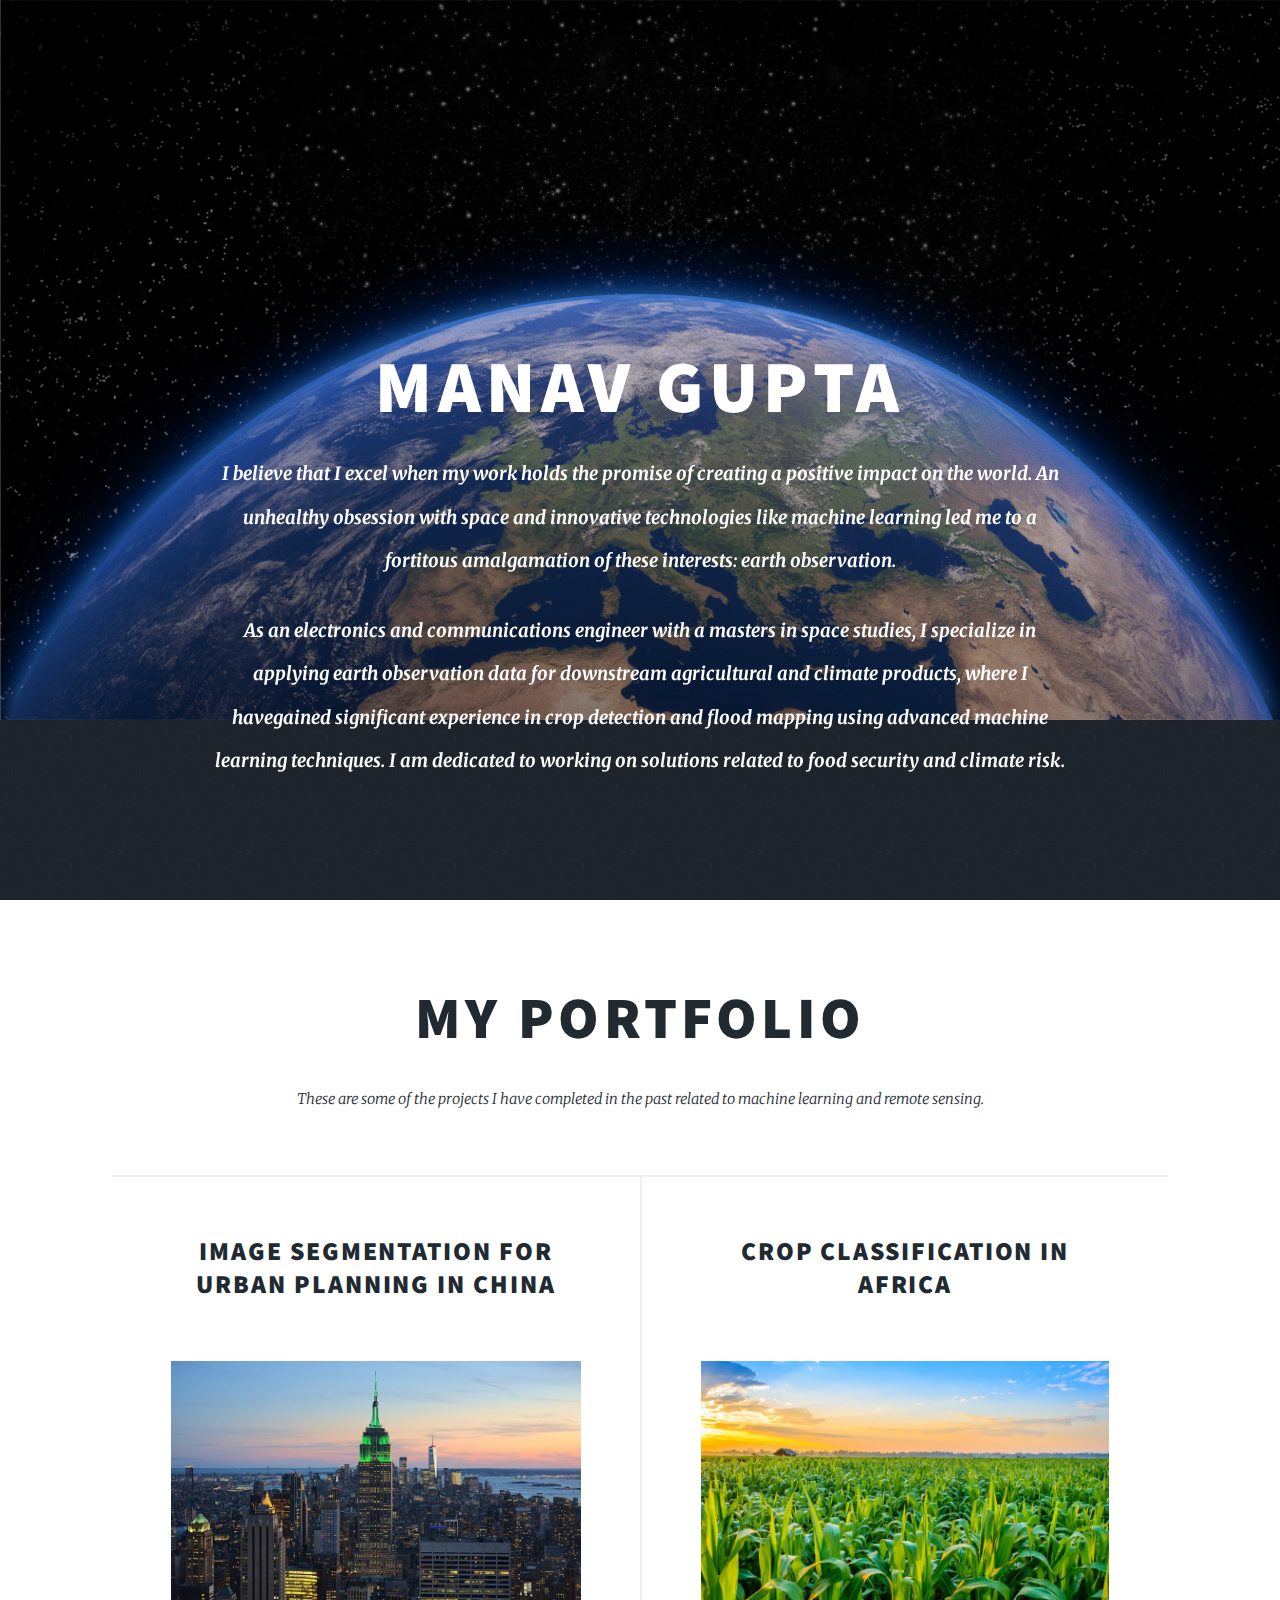
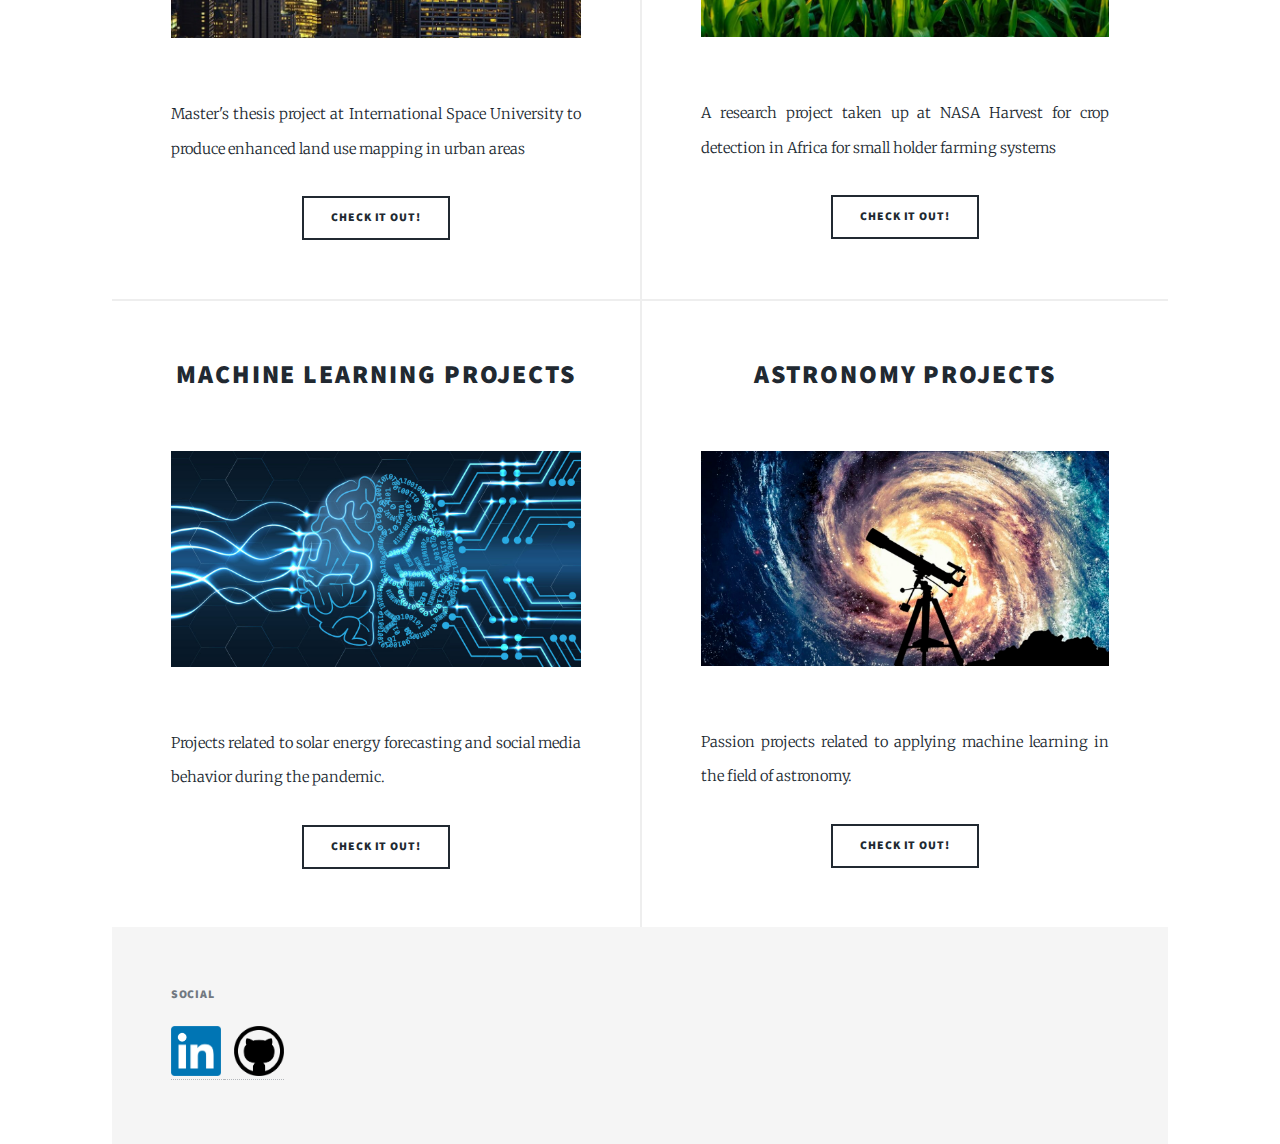
==== index.html @ 46067551 "initial commit" ====
<!DOCTYPE HTML>
<!--
	Massively by HTML5 UP
	html5up.net | @ajlkn
	Free for personal and commercial use under the CCA 3.0 license (html5up.net/license)
-->
<html>
	<head>
		<title>My portfolio</title>
		<meta charset="utf-8" />
		<meta name="viewport" content="width=device-width, initial-scale=1, user-scalable=no" />
		<link rel="stylesheet" href="assets/css/main.css" />
		<noscript><link rel="stylesheet" href="assets/css/noscript.css" /></noscript>
		<style>
			.icons.alt li a {
    text-decoration: none !important;
}

		</style>
	</head>
	<body class="is-preload">
		


		<!-- Wrapper -->
			<div id="wrapper" class="fade-in">
				

				<!-- Intro -->
					<div id="intro">
						<h1>Manav Gupta</h1>
						<p>I believe that I excel when my work holds the promise of creating a positive impact on the world. An unhealthy obsession with space and innovative technologies like machine learning led me to a fortitous amalgamation of these interests: earth observation.</a></p>
						<p>As an electronics and communications engineer with a masters in space studies, I specialize in applying earth observation data for downstream agricultural and climate products, where I havegained significant experience in crop detection and flood mapping using advanced machine learning techniques. I am dedicated to working on solutions related to food security and climate risk.</p>
					</div>

				<!-- Header -->
					<header id="header">
						<a href="index.html" class="logo">About</a>
					</header>

				

				<!-- Main -->
					<div id="main">

						<!-- Featured Post -->
							<article class="post featured">
								<header class="major">
									<h2>My portfolio</a></h2>
									<p>These are some of the projects I have completed in the past related to machine learning and remote sensing.</p>
								</header>
							</article>

						<!-- Posts -->
							<section class="posts">
								<article>
									<header>

										<h2>Image segmentation for urban planning in China</a></h2>

									</header>
									<a class="image main"><img src="images/city.jpg" alt="" /></a>
									<p>Master's thesis project at International Space University to produce enhanced land use mapping in urban areas</p>
									<ul class="actions special">
										<li><a href="Project 1.html" class="button">Check it out!</a></li>
									</ul>
								</article>										
								<article>
									<header>
										<h2><a href="project 2.html">Crop Classification in Africa</a></h2>
									</header>
									<a class="image main"><img src="images/crops.jpg" alt="" /></a>
									<p>A research project taken up at NASA Harvest for crop detection in Africa for small holder farming systems</p>
									<ul class="actions special">
										<li><a href="project 2.html" class="button">Check it out!</a></li>
									</ul>
								</article>
								<article>
									<header>
										<h2><a href="project 3.html">Machine Learning projects</a></h2>
									</header>
									<a href="project 3.html" class="image main"><img src="images/ai.jpg" alt="" /></a>
									<p>Projects related to solar energy forecasting and social media behavior during the pandemic. </p>
									<ul class="actions special">
										<li><a href="project 3.html" class="button">Check it out!</a></li>
									</ul>
								</article>
								<article>
									<header>
										<h2><a href="project 4.html">Astronomy projects                                                      


										</a></h2>
									</header>
									<a href="project 4.html" class="image main"><img src="images/astronomy.jpg" alt="" /></a>
									<p>Passion projects related to applying machine learning in the field of astronomy.</p>
									<ul class="actions special">
										<li><a href="project 4.html" class="button">Check it out!</a></li>
									</ul>
								</article>
								
							</section>

			

					</div>

				<!-- Footer -->
					<footer id="footer">

						<section>
								<h3>Social</h3>
								<p><a href="https://www.linkedin.com/in/manav-gupta-isu/" target="_blank">
									<img src="images/LinkedIn.png" width="50" height="50" alt="LinkedIn">
								  </a>
								  <a href="https://github.com/Manav-Gupta" target="_blank">
									<img src="images/GitHub.png" width="50" height="50" style="margin-left:10px ;" alt="GitHub">
								  </a>
								  </p>
							</section>
						
						
						
						</section>
					</footer>

				

			</div>

		<!-- Scripts -->
			<script src="assets/js/jquery.min.js"></script>
			<script src="assets/js/jquery.scrollex.min.js"></script>
			<script src="assets/js/jquery.scrolly.min.js"></script>
			<script src="assets/js/browser.min.js"></script>
			<script src="assets/js/breakpoints.min.js"></script>
			<script src="assets/js/util.js"></script>
			<script src="assets/js/main.js"></script>

	</body>
</html>
---- assets/css/main.css ----
@import url(fontawesome-all.min.css);
@import url("https://fonts.googleapis.com/css?family=Merriweather:300,700,300italic,700italic|Source+Sans+Pro:900");

/*
	Massively by HTML5 UP
	html5up.net | @ajlkn
	Free for personal and commercial use under the CCA 3.0 license (html5up.net/license)
*/

html, body, div, span, applet, object,
iframe, h1, h2, h3, h4, h5, h6, p, blockquote,
pre, a, abbr, acronym, address, big, cite,
code, del, dfn, em, img, ins, kbd, q, s, samp,
small, strike, strong, sub, sup, tt, var, b,
u, i, center, dl, dt, dd, ol, ul, li, fieldset,
form, label, legend, table, caption, tbody,
tfoot, thead, tr, th, td, article, aside,
canvas, details, embed, figure, figcaption,
footer, header, hgroup, menu, nav, output, ruby,
section, summary, time, mark, audio, video {
	margin: 0;
	padding: 0;
	border: 0;
	font-size: 100%;
	font: inherit;
	vertical-align: baseline;}

article, aside, details, figcaption, figure,
footer, header, hgroup, menu, nav, section {
	display: block;}

body {
	line-height: 1;
}

ol, ul {
	list-style: none;
}

blockquote, q {
	quotes: none;
}

	blockquote:before, blockquote:after, q:before, q:after {
		content: '';
		content: none;
	}

table {
	border-collapse: collapse;
	border-spacing: 0;
}

body {
	-webkit-text-size-adjust: none;
}

mark {
	background-color: transparent;
	color: inherit;
}

input::-moz-focus-inner {
	border: 0;
	padding: 0;
}

input, select, textarea {
	-moz-appearance: none;
	-webkit-appearance: none;
	-ms-appearance: none;
	appearance: none;
}

/* Basic */

	@-ms-viewport {
		width: device-width;
	}

	body {
		-ms-overflow-style: scrollbar;
	}

	@media screen and (max-width: 480px) {

		html, body {
			min-width: 320px;
		}

	}

	html {
		box-sizing: border-box;
	}

	*, *:before, *:after {
		box-sizing: inherit;
	}

	body {
		color: #212931;
		background-image: url(portfolio/assets/images/earth.jpg);
	}
	

		body.is-preload *, body.is-preload *:before, body.is-preload *:after {
			-moz-animation: none !important;
			-webkit-animation: none !important;
			-ms-animation: none !important;
			animation: none !important;
			-moz-transition: none !important;
			-webkit-transition: none !important;
			-ms-transition: none !important;
			transition: none !important;
		}

/* Type */

	html {
		font-size: 16pt;
	}

		@media screen and (max-width: 1680px) {

			html {
				font-size: 12pt;
			}

		}

		@media screen and (max-width: 1280px) {

			html {
				font-size: 11pt;
			}

		}

		@media screen and (max-width: 360px) {

			html {
				font-size: 10pt;
			}

		}

	

	body, input, select, textarea {
		font-family: "Merriweather", Georgia, serif;
		font-weight: 300;
		font-size: 1rem;
		line-height: 2.375;
	}

	a {
		-moz-transition: color 0.2s ease-in-out, background-color 0.2s ease-in-out, border-color 0.2s ease-in-out, box-shadow 0.2s ease-in-out;
		-webkit-transition: color 0.2s ease-in-out, background-color 0.2s ease-in-out, border-color 0.2s ease-in-out, box-shadow 0.2s ease-in-out;
		-ms-transition: color 0.2s ease-in-out, background-color 0.2s ease-in-out, border-color 0.2s ease-in-out, box-shadow 0.2s ease-in-out;
		transition: color 0.2s ease-in-out, background-color 0.2s ease-in-out, border-color 0.2s ease-in-out, box-shadow 0.2s ease-in-out;
		border-bottom: dotted 1px;
		text-decoration: none;
	}

		a:hover {
			border-bottom-color: transparent;
		}

	strong, b {
		font-weight: 600;
	}

	em, i {
		font-style: italic;
	}

	p {
		text-align: justify;
		margin: 0 0 2rem 0;
	}

	h1, h2, h3, h4, h5, h6 {
		font-family: "Source Sans Pro", Helvetica, sans-serif;
		font-weight: 900;
		line-height: 1.5;
		letter-spacing: 0.075em;
		text-transform: uppercase;
		margin: 0 0 1rem 0;
	}

		h1 a, h2 a, h3 a, h4 a, h5 a, h6 a {
			border-bottom: 0;
			color: inherit;
			text-decoration: none;
		}

	h1 {
		font-size: 4rem;
		line-height: 1.1;
		margin: 0 0 2rem 0;
	}

	h2 {
		font-size: 1.75rem;
		line-height: 1.3;
		margin: 0 0 1.5rem 0;
	}

	h3 {
		font-size: 1.25rem;
		margin: 0 0 1.5rem 0;
	}

	h4 {
		font-size: 1rem;
	}

	h5 {
		font-size: 0.9rem;
	}

	h6 {
		font-size: 0.8rem;
	}

	sub {
		font-size: 0.8rem;
		position: relative;
		top: 0.5rem;
	}

	sup {
		font-size: 0.8rem;
		position: relative;
		top: -0.5rem;
	}

	blockquote {
		border-left: solid 4px;
		font-style: italic;
		margin: 0 0 2rem 0;
		padding: 0.5rem 0 0.5rem 2rem;
	}

	code {
		border: solid 2px;
		font-family: "Courier New", monospace;
		font-size: 0.9rem;
		margin: 0 0.25rem;
		padding: 0.25rem 0.65rem;
	}

	pre {
		-webkit-overflow-scrolling: touch;
		font-family: "Courier New", monospace;
		font-size: 0.9rem;
		margin: 0 0 2rem 0;
	}

		pre code {
			display: block;
			line-height: 1.75;
			padding: 1rem 1.5rem;
			overflow-x: auto;
		}

	hr {
		border: 0;
		border-bottom: solid 2px;
		margin: 3rem 0;
	}

		hr.major {
			margin: 5rem 0;
		}

	.align-left {
		text-align: left;
	}

	.align-center {
		text-align: center;
	}

	.align-right {
		text-align: right;
	}

	input, select, textarea {
		color: #212931;
	}

	a {
		color: #212931;
		border-bottom-color: rgba(33, 41, 49, 0.5);
	}

		a:hover {
			border-bottom-color: transparent;
			color: #18bfef !important;
		}

	strong, b {
		color: #212931;
	}

	h1, h2, h3, h4, h5, h6 {
		color: #212931;
	}

	blockquote {
		border-left-color: #eeeeee;
	}

	code {
		background: rgba(220, 220, 220, 0.25);
		border-color: #eeeeee;
	}

	hr {
		border-bottom-color: #eeeeee;
	}

/* Row */

	.row {
		display: flex;
		flex-wrap: wrap;
		box-sizing: border-box;
		align-items: stretch;
	}

		.row > * {
			box-sizing: border-box;
		}

		.row.gtr-uniform > * > :last-child {
			margin-bottom: 0;
		}

		.row.aln-left {
			justify-content: flex-start;
		}

		.row.aln-center {
			justify-content: center;
		}

		.row.aln-right {
			justify-content: flex-end;
		}

		.row.aln-top {
			align-items: flex-start;
		}

		.row.aln-middle {
			align-items: center;
		}

		.row.aln-bottom {
			align-items: flex-end;
		}

		.row > .imp {
			order: -1;
		}

		.row > .col-1 {
			width: 8.33333%;
		}

		.row > .off-1 {
			margin-left: 8.33333%;
		}

		.row > .col-2 {
			width: 16.66667%;
		}

		.row > .off-2 {
			margin-left: 16.66667%;
		}

		.row > .col-3 {
			width: 25%;
		}

		.row > .off-3 {
			margin-left: 25%;
		}

		.row > .col-4 {
			width: 33.33333%;
		}

		.row > .off-4 {
			margin-left: 33.33333%;
		}

		.row > .col-5 {
			width: 41.66667%;
		}

		.row > .off-5 {
			margin-left: 41.66667%;
		}

		.row > .col-6 {
			width: 50%;
		}

		.row > .off-6 {
			margin-left: 50%;
		}

		.row > .col-7 {
			width: 58.33333%;
		}

		.row > .off-7 {
			margin-left: 58.33333%;
		}

		.row > .col-8 {
			width: 66.66667%;
		}

		.row > .off-8 {
			margin-left: 66.66667%;
		}

		.row > .col-9 {
			width: 75%;
		}

		.row > .off-9 {
			margin-left: 75%;
		}

		.row > .col-10 {
			width: 83.33333%;
		}

		.row > .off-10 {
			margin-left: 83.33333%;
		}

		.row > .col-11 {
			width: 91.66667%;
		}

		.row > .off-11 {
			margin-left: 91.66667%;
		}

		.row > .col-12 {
			width: 100%;
		}

		.row > .off-12 {
			margin-left: 100%;
		}

		.row.gtr-0 {
			margin-top: 0;
			margin-left: 0rem;
		}

			.row.gtr-0 > * {
				padding: 0 0 0 0rem;
			}

			.row.gtr-0.gtr-uniform {
				margin-top: 0rem;
			}

				.row.gtr-0.gtr-uniform > * {
					padding-top: 0rem;
				}

		.row.gtr-25 {
			margin-top: 0;
			margin-left: -0.375rem;
		}

			.row.gtr-25 > * {
				padding: 0 0 0 0.375rem;
			}

			.row.gtr-25.gtr-uniform {
				margin-top: -0.375rem;
			}

				.row.gtr-25.gtr-uniform > * {
					padding-top: 0.375rem;
				}

		.row.gtr-50 {
			margin-top: 0;
			margin-left: -0.75rem;
		}

			.row.gtr-50 > * {
				padding: 0 0 0 0.75rem;
			}

			.row.gtr-50.gtr-uniform {
				margin-top: -0.75rem;
			}

				.row.gtr-50.gtr-uniform > * {
					padding-top: 0.75rem;
				}

		.row {
			margin-top: 0;
			margin-left: -1.5rem;
		}

			.row > * {
				padding: 0 0 0 1.5rem;
			}

			.row.gtr-uniform {
				margin-top: -1.5rem;
			}

				.row.gtr-uniform > * {
					padding-top: 1.5rem;
				}

		.row.gtr-150 {
			margin-top: 0;
			margin-left: -2.25rem;
		}

			.row.gtr-150 > * {
				padding: 0 0 0 2.25rem;
			}

			.row.gtr-150.gtr-uniform {
				margin-top: -2.25rem;
			}

				.row.gtr-150.gtr-uniform > * {
					padding-top: 2.25rem;
				}

		.row.gtr-200 {
			margin-top: 0;
			margin-left: -3rem;
		}

			.row.gtr-200 > * {
				padding: 0 0 0 3rem;
			}

			.row.gtr-200.gtr-uniform {
				margin-top: -3rem;
			}

				.row.gtr-200.gtr-uniform > * {
					padding-top: 3rem;
				}

		@media screen and (max-width: 1680px) {

			.row {
				display: flex;
				flex-wrap: wrap;
				box-sizing: border-box;
				align-items: stretch;
			}

				.row > * {
					box-sizing: border-box;
				}

				.row.gtr-uniform > * > :last-child {
					margin-bottom: 0;
				}

				.row.aln-left {
					justify-content: flex-start;
				}

				.row.aln-center {
					justify-content: center;
				}

				.row.aln-right {
					justify-content: flex-end;
				}

				.row.aln-top {
					align-items: flex-start;
				}

				.row.aln-middle {
					align-items: center;
				}

				.row.aln-bottom {
					align-items: flex-end;
				}

				.row > .imp-xlarge {
					order: -1;
				}

				.row > .col-1-xlarge {
					width: 8.33333%;
				}

				.row > .off-1-xlarge {
					margin-left: 8.33333%;
				}

				.row > .col-2-xlarge {
					width: 16.66667%;
				}

				.row > .off-2-xlarge {
					margin-left: 16.66667%;
				}

				.row > .col-3-xlarge {
					width: 25%;
				}

				.row > .off-3-xlarge {
					margin-left: 25%;
				}

				.row > .col-4-xlarge {
					width: 33.33333%;
				}

				.row > .off-4-xlarge {
					margin-left: 33.33333%;
				}

				.row > .col-5-xlarge {
					width: 41.66667%;
				}

				.row > .off-5-xlarge {
					margin-left: 41.66667%;
				}

				.row > .col-6-xlarge {
					width: 50%;
				}

				.row > .off-6-xlarge {
					margin-left: 50%;
				}

				.row > .col-7-xlarge {
					width: 58.33333%;
				}

				.row > .off-7-xlarge {
					margin-left: 58.33333%;
				}

				.row > .col-8-xlarge {
					width: 66.66667%;
				}

				.row > .off-8-xlarge {
					margin-left: 66.66667%;
				}

				.row > .col-9-xlarge {
					width: 75%;
				}

				.row > .off-9-xlarge {
					margin-left: 75%;
				}

				.row > .col-10-xlarge {
					width: 83.33333%;
				}

				.row > .off-10-xlarge {
					margin-left: 83.33333%;
				}

				.row > .col-11-xlarge {
					width: 91.66667%;
				}

				.row > .off-11-xlarge {
					margin-left: 91.66667%;
				}

				.row > .col-12-xlarge {
					width: 100%;
				}

				.row > .off-12-xlarge {
					margin-left: 100%;
				}

				.row.gtr-0 {
					margin-top: 0;
					margin-left: 0rem;
				}

					.row.gtr-0 > * {
						padding: 0 0 0 0rem;
					}

					.row.gtr-0.gtr-uniform {
						margin-top: 0rem;
					}

						.row.gtr-0.gtr-uniform > * {
							padding-top: 0rem;
						}

				.row.gtr-25 {
					margin-top: 0;
					margin-left: -0.375rem;
				}

					.row.gtr-25 > * {
						padding: 0 0 0 0.375rem;
					}

					.row.gtr-25.gtr-uniform {
						margin-top: -0.375rem;
					}

						.row.gtr-25.gtr-uniform > * {
							padding-top: 0.375rem;
						}

				.row.gtr-50 {
					margin-top: 0;
					margin-left: -0.75rem;
				}

					.row.gtr-50 > * {
						padding: 0 0 0 0.75rem;
					}

					.row.gtr-50.gtr-uniform {
						margin-top: -0.75rem;
					}

						.row.gtr-50.gtr-uniform > * {
							padding-top: 0.75rem;
						}

				.row {
					margin-top: 0;
					margin-left: -1.5rem;
				}

					.row > * {
						padding: 0 0 0 1.5rem;
					}

					.row.gtr-uniform {
						margin-top: -1.5rem;
					}

						.row.gtr-uniform > * {
							padding-top: 1.5rem;
						}

				.row.gtr-150 {
					margin-top: 0;
					margin-left: -2.25rem;
				}

					.row.gtr-150 > * {
						padding: 0 0 0 2.25rem;
					}

					.row.gtr-150.gtr-uniform {
						margin-top: -2.25rem;
					}

						.row.gtr-150.gtr-uniform > * {
							padding-top: 2.25rem;
						}

				.row.gtr-200 {
					margin-top: 0;
					margin-left: -3rem;
				}

					.row.gtr-200 > * {
						padding: 0 0 0 3rem;
					}

					.row.gtr-200.gtr-uniform {
						margin-top: -3rem;
					}

						.row.gtr-200.gtr-uniform > * {
							padding-top: 3rem;
						}

		}

		@media screen and (max-width: 1280px) {

			.row {
				display: flex;
				flex-wrap: wrap;
				box-sizing: border-box;
				align-items: stretch;
			}

				.row > * {
					box-sizing: border-box;
				}

				.row.gtr-uniform > * > :last-child {
					margin-bottom: 0;
				}

				.row.aln-left {
					justify-content: flex-start;
				}

				.row.aln-center {
					justify-content: center;
				}

				.row.aln-right {
					justify-content: flex-end;
				}

				.row.aln-top {
					align-items: flex-start;
				}

				.row.aln-middle {
					align-items: center;
				}

				.row.aln-bottom {
					align-items: flex-end;
				}

				.row > .imp-large {
					order: -1;
				}

				.row > .col-1-large {
					width: 8.33333%;
				}

				.row > .off-1-large {
					margin-left: 8.33333%;
				}

				.row > .col-2-large {
					width: 16.66667%;
				}

				.row > .off-2-large {
					margin-left: 16.66667%;
				}

				.row > .col-3-large {
					width: 25%;
				}

				.row > .off-3-large {
					margin-left: 25%;
				}

				.row > .col-4-large {
					width: 33.33333%;
				}

				.row > .off-4-large {
					margin-left: 33.33333%;
				}

				.row > .col-5-large {
					width: 41.66667%;
				}

				.row > .off-5-large {
					margin-left: 41.66667%;
				}

				.row > .col-6-large {
					width: 50%;
				}

				.row > .off-6-large {
					margin-left: 50%;
				}

				.row > .col-7-large {
					width: 58.33333%;
				}

				.row > .off-7-large {
					margin-left: 58.33333%;
				}

				.row > .col-8-large {
					width: 66.66667%;
				}

				.row > .off-8-large {
					margin-left: 66.66667%;
				}

				.row > .col-9-large {
					width: 75%;
				}

				.row > .off-9-large {
					margin-left: 75%;
				}

				.row > .col-10-large {
					width: 83.33333%;
				}

				.row > .off-10-large {
					margin-left: 83.33333%;
				}

				.row > .col-11-large {
					width: 91.66667%;
				}

				.row > .off-11-large {
					margin-left: 91.66667%;
				}

				.row > .col-12-large {
					width: 100%;
				}

				.row > .off-12-large {
					margin-left: 100%;
				}

				.row.gtr-0 {
					margin-top: 0;
					margin-left: 0rem;
				}

					.row.gtr-0 > * {
						padding: 0 0 0 0rem;
					}

					.row.gtr-0.gtr-uniform {
						margin-top: 0rem;
					}

						.row.gtr-0.gtr-uniform > * {
							padding-top: 0rem;
						}

				.row.gtr-25 {
					margin-top: 0;
					margin-left: -0.375rem;
				}

					.row.gtr-25 > * {
						padding: 0 0 0 0.375rem;
					}

					.row.gtr-25.gtr-uniform {
						margin-top: -0.375rem;
					}

						.row.gtr-25.gtr-uniform > * {
							padding-top: 0.375rem;
						}

				.row.gtr-50 {
					margin-top: 0;
					margin-left: -0.75rem;
				}

					.row.gtr-50 > * {
						padding: 0 0 0 0.75rem;
					}

					.row.gtr-50.gtr-uniform {
						margin-top: -0.75rem;
					}

						.row.gtr-50.gtr-uniform > * {
							padding-top: 0.75rem;
						}

				.row {
					margin-top: 0;
					margin-left: -1.5rem;
				}

					.row > * {
						padding: 0 0 0 1.5rem;
					}

					.row.gtr-uniform {
						margin-top: -1.5rem;
					}

						.row.gtr-uniform > * {
							padding-top: 1.5rem;
						}

				.row.gtr-150 {
					margin-top: 0;
					margin-left: -2.25rem;
				}

					.row.gtr-150 > * {
						padding: 0 0 0 2.25rem;
					}

					.row.gtr-150.gtr-uniform {
						margin-top: -2.25rem;
					}

						.row.gtr-150.gtr-uniform > * {
							padding-top: 2.25rem;
						}

				.row.gtr-200 {
					margin-top: 0;
					margin-left: -3rem;
				}

					.row.gtr-200 > * {
						padding: 0 0 0 3rem;
					}

					.row.gtr-200.gtr-uniform {
						margin-top: -3rem;
					}

						.row.gtr-200.gtr-uniform > * {
							padding-top: 3rem;
						}

		}

		@media screen and (max-width: 980px) {

			.row {
				display: flex;
				flex-wrap: wrap;
				box-sizing: border-box;
				align-items: stretch;
			}

				.row > * {
					box-sizing: border-box;
				}

				.row.gtr-uniform > * > :last-child {
					margin-bottom: 0;
				}

				.row.aln-left {
					justify-content: flex-start;
				}

				.row.aln-center {
					justify-content: center;
				}

				.row.aln-right {
					justify-content: flex-end;
				}

				.row.aln-top {
					align-items: flex-start;
				}

				.row.aln-middle {
					align-items: center;
				}

				.row.aln-bottom {
					align-items: flex-end;
				}

				.row > .imp-medium {
					order: -1;
				}

				.row > .col-1-medium {
					width: 8.33333%;
				}

				.row > .off-1-medium {
					margin-left: 8.33333%;
				}

				.row > .col-2-medium {
					width: 16.66667%;
				}

				.row > .off-2-medium {
					margin-left: 16.66667%;
				}

				.row > .col-3-medium {
					width: 25%;
				}

				.row > .off-3-medium {
					margin-left: 25%;
				}

				.row > .col-4-medium {
					width: 33.33333%;
				}

				.row > .off-4-medium {
					margin-left: 33.33333%;
				}

				.row > .col-5-medium {
					width: 41.66667%;
				}

				.row > .off-5-medium {
					margin-left: 41.66667%;
				}

				.row > .col-6-medium {
					width: 50%;
				}

				.row > .off-6-medium {
					margin-left: 50%;
				}

				.row > .col-7-medium {
					width: 58.33333%;
				}

				.row > .off-7-medium {
					margin-left: 58.33333%;
				}

				.row > .col-8-medium {
					width: 66.66667%;
				}

				.row > .off-8-medium {
					margin-left: 66.66667%;
				}

				.row > .col-9-medium {
					width: 75%;
				}

				.row > .off-9-medium {
					margin-left: 75%;
				}

				.row > .col-10-medium {
					width: 83.33333%;
				}

				.row > .off-10-medium {
					margin-left: 83.33333%;
				}

				.row > .col-11-medium {
					width: 91.66667%;
				}

				.row > .off-11-medium {
					margin-left: 91.66667%;
				}

				.row > .col-12-medium {
					width: 100%;
				}

				.row > .off-12-medium {
					margin-left: 100%;
				}

				.row.gtr-0 {
					margin-top: 0;
					margin-left: 0rem;
				}

					.row.gtr-0 > * {
						padding: 0 0 0 0rem;
					}

					.row.gtr-0.gtr-uniform {
						margin-top: 0rem;
					}

						.row.gtr-0.gtr-uniform > * {
							padding-top: 0rem;
						}

				.row.gtr-25 {
					margin-top: 0;
					margin-left: -0.375rem;
				}

					.row.gtr-25 > * {
						padding: 0 0 0 0.375rem;
					}

					.row.gtr-25.gtr-uniform {
						margin-top: -0.375rem;
					}

						.row.gtr-25.gtr-uniform > * {
							padding-top: 0.375rem;
						}

				.row.gtr-50 {
					margin-top: 0;
					margin-left: -0.75rem;
				}

					.row.gtr-50 > * {
						padding: 0 0 0 0.75rem;
					}

					.row.gtr-50.gtr-uniform {
						margin-top: -0.75rem;
					}

						.row.gtr-50.gtr-uniform > * {
							padding-top: 0.75rem;
						}

				.row {
					margin-top: 0;
					margin-left: -1.5rem;
				}

					.row > * {
						padding: 0 0 0 1.5rem;
					}

					.row.gtr-uniform {
						margin-top: -1.5rem;
					}

						.row.gtr-uniform > * {
							padding-top: 1.5rem;
						}

				.row.gtr-150 {
					margin-top: 0;
					margin-left: -2.25rem;
				}

					.row.gtr-150 > * {
						padding: 0 0 0 2.25rem;
					}

					.row.gtr-150.gtr-uniform {
						margin-top: -2.25rem;
					}

						.row.gtr-150.gtr-uniform > * {
							padding-top: 2.25rem;
						}

				.row.gtr-200 {
					margin-top: 0;
					margin-left: -3rem;
				}

					.row.gtr-200 > * {
						padding: 0 0 0 3rem;
					}

					.row.gtr-200.gtr-uniform {
						margin-top: -3rem;
					}

						.row.gtr-200.gtr-uniform > * {
							padding-top: 3rem;
						}

		}

		@media screen and (max-width: 736px) {

			.row {
				display: flex;
				flex-wrap: wrap;
				box-sizing: border-box;
				align-items: stretch;
			}

				.row > * {
					box-sizing: border-box;
				}

				.row.gtr-uniform > * > :last-child {
					margin-bottom: 0;
				}

				.row.aln-left {
					justify-content: flex-start;
				}

				.row.aln-center {
					justify-content: center;
				}

				.row.aln-right {
					justify-content: flex-end;
				}

				.row.aln-top {
					align-items: flex-start;
				}

				.row.aln-middle {
					align-items: center;
				}

				.row.aln-bottom {
					align-items: flex-end;
				}

				.row > .imp-small {
					order: -1;
				}

				.row > .col-1-small {
					width: 8.33333%;
				}

				.row > .off-1-small {
					margin-left: 8.33333%;
				}

				.row > .col-2-small {
					width: 16.66667%;
				}

				.row > .off-2-small {
					margin-left: 16.66667%;
				}

				.row > .col-3-small {
					width: 25%;
				}

				.row > .off-3-small {
					margin-left: 25%;
				}

				.row > .col-4-small {
					width: 33.33333%;
				}

				.row > .off-4-small {
					margin-left: 33.33333%;
				}

				.row > .col-5-small {
					width: 41.66667%;
				}

				.row > .off-5-small {
					margin-left: 41.66667%;
				}

				.row > .col-6-small {
					width: 50%;
				}

				.row > .off-6-small {
					margin-left: 50%;
				}

				.row > .col-7-small {
					width: 58.33333%;
				}

				.row > .off-7-small {
					margin-left: 58.33333%;
				}

				.row > .col-8-small {
					width: 66.66667%;
				}

				.row > .off-8-small {
					margin-left: 66.66667%;
				}

				.row > .col-9-small {
					width: 75%;
				}

				.row > .off-9-small {
					margin-left: 75%;
				}

				.row > .col-10-small {
					width: 83.33333%;
				}

				.row > .off-10-small {
					margin-left: 83.33333%;
				}

				.row > .col-11-small {
					width: 91.66667%;
				}

				.row > .off-11-small {
					margin-left: 91.66667%;
				}

				.row > .col-12-small {
					width: 100%;
				}

				.row > .off-12-small {
					margin-left: 100%;
				}

				.row.gtr-0 {
					margin-top: 0;
					margin-left: 0rem;
				}

					.row.gtr-0 > * {
						padding: 0 0 0 0rem;
					}

					.row.gtr-0.gtr-uniform {
						margin-top: 0rem;
					}

						.row.gtr-0.gtr-uniform > * {
							padding-top: 0rem;
						}

				.row.gtr-25 {
					margin-top: 0;
					margin-left: -0.375rem;
				}

					.row.gtr-25 > * {
						padding: 0 0 0 0.375rem;
					}

					.row.gtr-25.gtr-uniform {
						margin-top: -0.375rem;
					}

						.row.gtr-25.gtr-uniform > * {
							padding-top: 0.375rem;
						}

				.row.gtr-50 {
					margin-top: 0;
					margin-left: -0.75rem;
				}

					.row.gtr-50 > * {
						padding: 0 0 0 0.75rem;
					}

					.row.gtr-50.gtr-uniform {
						margin-top: -0.75rem;
					}

						.row.gtr-50.gtr-uniform > * {
							padding-top: 0.75rem;
						}

				.row {
					margin-top: 0;
					margin-left: -1.5rem;
				}

					.row > * {
						padding: 0 0 0 1.5rem;
					}

					.row.gtr-uniform {
						margin-top: -1.5rem;
					}

						.row.gtr-uniform > * {
							padding-top: 1.5rem;
						}

				.row.gtr-150 {
					margin-top: 0;
					margin-left: -2.25rem;
				}

					.row.gtr-150 > * {
						padding: 0 0 0 2.25rem;
					}

					.row.gtr-150.gtr-uniform {
						margin-top: -2.25rem;
					}

						.row.gtr-150.gtr-uniform > * {
							padding-top: 2.25rem;
						}

				.row.gtr-200 {
					margin-top: 0;
					margin-left: -3rem;
				}

					.row.gtr-200 > * {
						padding: 0 0 0 3rem;
					}

					.row.gtr-200.gtr-uniform {
						margin-top: -3rem;
					}

						.row.gtr-200.gtr-uniform > * {
							padding-top: 3rem;
						}

		}

		@media screen and (max-width: 480px) {

			.row {
				display: flex;
				flex-wrap: wrap;
				box-sizing: border-box;
				align-items: stretch;
			}

				.row > * {
					box-sizing: border-box;
				}

				.row.gtr-uniform > * > :last-child {
					margin-bottom: 0;
				}

				.row.aln-left {
					justify-content: flex-start;
				}

				.row.aln-center {
					justify-content: center;
				}

				.row.aln-right {
					justify-content: flex-end;
				}

				.row.aln-top {
					align-items: flex-start;
				}

				.row.aln-middle {
					align-items: center;
				}

				.row.aln-bottom {
					align-items: flex-end;
				}

				.row > .imp-xsmall {
					order: -1;
				}

				.row > .col-1-xsmall {
					width: 8.33333%;
				}

				.row > .off-1-xsmall {
					margin-left: 8.33333%;
				}

				.row > .col-2-xsmall {
					width: 16.66667%;
				}

				.row > .off-2-xsmall {
					margin-left: 16.66667%;
				}

				.row > .col-3-xsmall {
					width: 25%;
				}

				.row > .off-3-xsmall {
					margin-left: 25%;
				}

				.row > .col-4-xsmall {
					width: 33.33333%;
				}

				.row > .off-4-xsmall {
					margin-left: 33.33333%;
				}

				.row > .col-5-xsmall {
					width: 41.66667%;
				}

				.row > .off-5-xsmall {
					margin-left: 41.66667%;
				}

				.row > .col-6-xsmall {
					width: 50%;
				}

				.row > .off-6-xsmall {
					margin-left: 50%;
				}

				.row > .col-7-xsmall {
					width: 58.33333%;
				}

				.row > .off-7-xsmall {
					margin-left: 58.33333%;
				}

				.row > .col-8-xsmall {
					width: 66.66667%;
				}

				.row > .off-8-xsmall {
					margin-left: 66.66667%;
				}

				.row > .col-9-xsmall {
					width: 75%;
				}

				.row > .off-9-xsmall {
					margin-left: 75%;
				}

				.row > .col-10-xsmall {
					width: 83.33333%;
				}

				.row > .off-10-xsmall {
					margin-left: 83.33333%;
				}

				.row > .col-11-xsmall {
					width: 91.66667%;
				}

				.row > .off-11-xsmall {
					margin-left: 91.66667%;
				}

				.row > .col-12-xsmall {
					width: 100%;
				}

				.row > .off-12-xsmall {
					margin-left: 100%;
				}

				.row.gtr-0 {
					margin-top: 0;
					margin-left: 0rem;
				}

					.row.gtr-0 > * {
						padding: 0 0 0 0rem;
					}

					.row.gtr-0.gtr-uniform {
						margin-top: 0rem;
					}

						.row.gtr-0.gtr-uniform > * {
							padding-top: 0rem;
						}

				.row.gtr-25 {
					margin-top: 0;
					margin-left: -0.375rem;
				}

					.row.gtr-25 > * {
						padding: 0 0 0 0.375rem;
					}

					.row.gtr-25.gtr-uniform {
						margin-top: -0.375rem;
					}

						.row.gtr-25.gtr-uniform > * {
							padding-top: 0.375rem;
						}

				.row.gtr-50 {
					margin-top: 0;
					margin-left: -0.75rem;
				}

					.row.gtr-50 > * {
						padding: 0 0 0 0.75rem;
					}

					.row.gtr-50.gtr-uniform {
						margin-top: -0.75rem;
					}

						.row.gtr-50.gtr-uniform > * {
							padding-top: 0.75rem;
						}

				.row {
					margin-top: 0;
					margin-left: -1.5rem;
				}

					.row > * {
						padding: 0 0 0 1.5rem;
					}

					.row.gtr-uniform {
						margin-top: -1.5rem;
					}

						.row.gtr-uniform > * {
							padding-top: 1.5rem;
						}

				.row.gtr-150 {
					margin-top: 0;
					margin-left: -2.25rem;
				}

					.row.gtr-150 > * {
						padding: 0 0 0 2.25rem;
					}

					.row.gtr-150.gtr-uniform {
						margin-top: -2.25rem;
					}

						.row.gtr-150.gtr-uniform > * {
							padding-top: 2.25rem;
						}

				.row.gtr-200 {
					margin-top: 0;
					margin-left: -3rem;
				}

					.row.gtr-200 > * {
						padding: 0 0 0 3rem;
					}

					.row.gtr-200.gtr-uniform {
						margin-top: -3rem;
					}

						.row.gtr-200.gtr-uniform > * {
							padding-top: 3rem;
						}

		}

		@media screen and (max-width: 360px) {

			.row {
				display: flex;
				flex-wrap: wrap;
				box-sizing: border-box;
				align-items: stretch;
			}

				.row > * {
					box-sizing: border-box;
				}

				.row.gtr-uniform > * > :last-child {
					margin-bottom: 0;
				}

				.row.aln-left {
					justify-content: flex-start;
				}

				.row.aln-center {
					justify-content: center;
				}

				.row.aln-right {
					justify-content: flex-end;
				}

				.row.aln-top {
					align-items: flex-start;
				}

				.row.aln-middle {
					align-items: center;
				}

				.row.aln-bottom {
					align-items: flex-end;
				}

				.row > .imp-xxsmall {
					order: -1;
				}

				.row > .col-1-xxsmall {
					width: 8.33333%;
				}

				.row > .off-1-xxsmall {
					margin-left: 8.33333%;
				}

				.row > .col-2-xxsmall {
					width: 16.66667%;
				}

				.row > .off-2-xxsmall {
					margin-left: 16.66667%;
				}

				.row > .col-3-xxsmall {
					width: 25%;
				}

				.row > .off-3-xxsmall {
					margin-left: 25%;
				}

				.row > .col-4-xxsmall {
					width: 33.33333%;
				}

				.row > .off-4-xxsmall {
					margin-left: 33.33333%;
				}

				.row > .col-5-xxsmall {
					width: 41.66667%;
				}

				.row > .off-5-xxsmall {
					margin-left: 41.66667%;
				}

				.row > .col-6-xxsmall {
					width: 50%;
				}

				.row > .off-6-xxsmall {
					margin-left: 50%;
				}

				.row > .col-7-xxsmall {
					width: 58.33333%;
				}

				.row > .off-7-xxsmall {
					margin-left: 58.33333%;
				}

				.row > .col-8-xxsmall {
					width: 66.66667%;
				}

				.row > .off-8-xxsmall {
					margin-left: 66.66667%;
				}

				.row > .col-9-xxsmall {
					width: 75%;
				}

				.row > .off-9-xxsmall {
					margin-left: 75%;
				}

				.row > .col-10-xxsmall {
					width: 83.33333%;
				}

				.row > .off-10-xxsmall {
					margin-left: 83.33333%;
				}

				.row > .col-11-xxsmall {
					width: 91.66667%;
				}

				.row > .off-11-xxsmall {
					margin-left: 91.66667%;
				}

				.row > .col-12-xxsmall {
					width: 100%;
				}

				.row > .off-12-xxsmall {
					margin-left: 100%;
				}

				.row.gtr-0 {
					margin-top: 0;
					margin-left: 0rem;
				}

					.row.gtr-0 > * {
						padding: 0 0 0 0rem;
					}

					.row.gtr-0.gtr-uniform {
						margin-top: 0rem;
					}

						.row.gtr-0.gtr-uniform > * {
							padding-top: 0rem;
						}

				.row.gtr-25 {
					margin-top: 0;
					margin-left: -0.375rem;
				}

					.row.gtr-25 > * {
						padding: 0 0 0 0.375rem;
					}

					.row.gtr-25.gtr-uniform {
						margin-top: -0.375rem;
					}

						.row.gtr-25.gtr-uniform > * {
							padding-top: 0.375rem;
						}

				.row.gtr-50 {
					margin-top: 0;
					margin-left: -0.75rem;
				}

					.row.gtr-50 > * {
						padding: 0 0 0 0.75rem;
					}

					.row.gtr-50.gtr-uniform {
						margin-top: -0.75rem;
					}

						.row.gtr-50.gtr-uniform > * {
							padding-top: 0.75rem;
						}

				.row {
					margin-top: 0;
					margin-left: -1.5rem;
				}

					.row > * {
						padding: 0 0 0 1.5rem;
					}

					.row.gtr-uniform {
						margin-top: -1.5rem;
					}

						.row.gtr-uniform > * {
							padding-top: 1.5rem;
						}

				.row.gtr-150 {
					margin-top: 0;
					margin-left: -2.25rem;
				}

					.row.gtr-150 > * {
						padding: 0 0 0 2.25rem;
					}

					.row.gtr-150.gtr-uniform {
						margin-top: -2.25rem;
					}

						.row.gtr-150.gtr-uniform > * {
							padding-top: 2.25rem;
						}

				.row.gtr-200 {
					margin-top: 0;
					margin-left: -3rem;
				}

					.row.gtr-200 > * {
						padding: 0 0 0 3rem;
					}

					.row.gtr-200.gtr-uniform {
						margin-top: -3rem;
					}

						.row.gtr-200.gtr-uniform > * {
							padding-top: 3rem;
						}

		}

/* Box */

	.box {
		border: solid 2px;
		margin-bottom: 2rem;
		padding: 1.5rem;
	}

		.box > :last-child,
		.box > :last-child > :last-child,
		.box > :last-child > :last-child > :last-child {
			margin-bottom: 0;
		}

		.box.alt {
			border: 0;
			border-radius: 0;
			padding: 0;
		}

	.box {
		border-color: #eeeeee;
	}

/* Button */

	input[type="submit"],
	input[type="reset"],
	input[type="button"],
	button,
	.button {
		-moz-appearance: none;
		-webkit-appearance: none;
		-ms-appearance: none;
		appearance: none;
		-moz-transition: background-color 0.2s ease-in-out, box-shadow 0.2s ease-in-out, color 0.2s ease-in-out;
		-webkit-transition: background-color 0.2s ease-in-out, box-shadow 0.2s ease-in-out, color 0.2s ease-in-out;
		-ms-transition: background-color 0.2s ease-in-out, box-shadow 0.2s ease-in-out, color 0.2s ease-in-out;
		transition: background-color 0.2s ease-in-out, box-shadow 0.2s ease-in-out, color 0.2s ease-in-out;
		border: 0;
		border-radius: 0;
		cursor: pointer;
		display: inline-block;
		font-family: "Source Sans Pro", Helvetica, sans-serif;
		font-size: 0.8rem;
		font-weight: 900;
		letter-spacing: 0.075em;
		height: 3rem;
		line-height: 3rem;
		padding: 0 2rem;
		text-align: center;
		text-decoration: none;
		text-transform: uppercase;
		white-space: nowrap;
	}

		input[type="submit"].icon:before,
		input[type="reset"].icon:before,
		input[type="button"].icon:before,
		button.icon:before,
		.button.icon:before {
			margin-right: 0.5rem;
		}

		input[type="submit"].icon.solo,
		input[type="reset"].icon.solo,
		input[type="button"].icon.solo,
		button.icon.solo,
		.button.icon.solo {
			position: relative;
			width: 4rem;
			height: 4rem;
			line-height: 4rem;
			border-radius: 4rem;
			text-indent: 4rem;
			overflow: hidden;
			padding: 0;
			white-space: nowrap;
		}

			input[type="submit"].icon.solo:before,
			input[type="reset"].icon.solo:before,
			input[type="button"].icon.solo:before,
			button.icon.solo:before,
			.button.icon.solo:before {
				position: absolute;
				display: block;
				top: 0;
				left: 0;
				width: inherit;
				height: inherit;
				line-height: inherit;
				font-size: 1.25rem;
				margin-right: 0;
				text-align: center;
				text-indent: 0;
			}

		input[type="submit"].fit,
		input[type="reset"].fit,
		input[type="button"].fit,
		button.fit,
		.button.fit {
			width: 100%;
		}

		input[type="submit"].small,
		input[type="reset"].small,
		input[type="button"].small,
		button.small,
		.button.small {
			font-size: 0.7rem;
			height: 2.5rem;
			line-height: 2.5rem;
			padding: 0 1.5rem;
		}

		input[type="submit"].large,
		input[type="reset"].large,
		input[type="button"].large,
		button.large,
		.button.large {
			font-size: 0.9rem;
			height: 3.5rem;
			line-height: 3.5rem;
			padding: 0 2.75rem;
		}

		@media screen and (max-width: 980px) {

			input[type="submit"],
			input[type="reset"],
			input[type="button"],
			button,
			.button {
				font-size: 0.9rem;
				height: 3.25rem;
				line-height: 3.25rem;
			}

				input[type="submit"].large,
				input[type="reset"].large,
				input[type="button"].large,
				button.large,
				.button.large {
					font-size: 1rem;
					height: 3.75rem;
					line-height: 3.75rem;
				}

		}

		input[type="submit"].disabled, input[type="submit"]:disabled,
		input[type="reset"].disabled,
		input[type="reset"]:disabled,
		input[type="button"].disabled,
		input[type="button"]:disabled,
		button.disabled,
		button:disabled,
		.button.disabled,
		.button:disabled {
			pointer-events: none;
			opacity: 0.25;
		}

	input[type="submit"],
	input[type="reset"],
	input[type="button"],
	button,
	.button {
		background-color: transparent;
		box-shadow: inset 0 0 0 2px #212931;
		color: #212931 !important;
	}

		input[type="submit"]:hover,
		input[type="reset"]:hover,
		input[type="button"]:hover,
		button:hover,
		.button:hover {
			box-shadow: inset 0 0 0 2px #18bfef;
			color: #18bfef !important;
		}

		input[type="submit"].primary,
		input[type="reset"].primary,
		input[type="button"].primary,
		button.primary,
		.button.primary {
			background-color: #212931;
			box-shadow: none;
			color: #ffffff !important;
		}

			input[type="submit"].primary:hover,
			input[type="reset"].primary:hover,
			input[type="button"].primary:hover,
			button.primary:hover,
			.button.primary:hover {
				background-color: #18bfef;
			}

/* Form */

	form {
		margin: 0 0 2rem 0;
	}

		form > :last-child {
			margin-bottom: 0;
		}

		form > .fields {
			display: -moz-flex;
			display: -webkit-flex;
			display: -ms-flex;
			display: flex;
			-moz-flex-wrap: wrap;
			-webkit-flex-wrap: wrap;
			-ms-flex-wrap: wrap;
			flex-wrap: wrap;
			width: calc(100% + 3rem);
			margin: -1.5rem 0 2rem -1.5rem;
		}

			form > .fields > .field {
				-moz-flex-grow: 0;
				-webkit-flex-grow: 0;
				-ms-flex-grow: 0;
				flex-grow: 0;
				-moz-flex-shrink: 0;
				-webkit-flex-shrink: 0;
				-ms-flex-shrink: 0;
				flex-shrink: 0;
				padding: 1.5rem 0 0 1.5rem;
				width: calc(100% - 1.5rem);
			}

				form > .fields > .field.half {
					width: calc(50% - 0.75rem);
				}

				form > .fields > .field.third {
					width: calc(100%/3 - 0.5rem);
				}

				form > .fields > .field.quarter {
					width: calc(25% - 0.375rem);
				}

		@media screen and (max-width: 480px) {

			form > .fields {
				width: calc(100% + 3rem);
				margin: -1.5rem 0 2rem -1.5rem;
			}

				form > .fields > .field {
					padding: 1.5rem 0 0 1.5rem;
					width: calc(100% - 1.5rem);
				}

					form > .fields > .field.half {
						width: calc(100% - 1.5rem);
					}

					form > .fields > .field.third {
						width: calc(100% - 1.5rem);
					}

					form > .fields > .field.quarter {
						width: calc(100% - 1.5rem);
					}

		}

	label {
		display: block;
		font-family: "Source Sans Pro", Helvetica, sans-serif;
		font-weight: 900;
		line-height: 1.5;
		letter-spacing: 0.075em;
		font-size: 0.8rem;
		text-transform: uppercase;
		margin: 0 0 0.75rem 0;
	}

		@media screen and (max-width: 980px) {

			label {
				font-size: 0.9rem;
			}

		}

	input[type="text"],
	input[type="password"],
	input[type="email"],
	select,
	textarea {
		-moz-appearance: none;
		-webkit-appearance: none;
		-ms-appearance: none;
		appearance: none;
		background: transparent;
		border-radius: 0;
		border: solid 2px;
		color: inherit;
		display: block;
		outline: 0;
		padding: 0 1rem;
		text-decoration: none;
		width: 100%;
	}

		input[type="text"]:invalid,
		input[type="password"]:invalid,
		input[type="email"]:invalid,
		select:invalid,
		textarea:invalid {
			box-shadow: none;
		}

	select {
		background-size: 1.25rem;
		background-repeat: no-repeat;
		background-position: calc(100% - 1rem) center;
		height: 3rem;
		padding-right: 3rem;
		text-overflow: ellipsis;
	}

		select:focus::-ms-value {
			background-color: transparent;
		}

		select::-ms-expand {
			display: none;
		}

	input[type="text"],
	input[type="password"],
	input[type="email"],
	select {
		height: 3rem;
	}

	textarea {
		padding: 0.75rem 1rem;
	}

	input[type="checkbox"],
	input[type="radio"] {
		-moz-appearance: none;
		-webkit-appearance: none;
		-ms-appearance: none;
		appearance: none;
		display: block;
		float: left;
		margin-right: -2rem;
		opacity: 0;
		width: 1rem;
		z-index: -1;
	}

		input[type="checkbox"] + label,
		input[type="radio"] + label {
			text-decoration: none;
			cursor: pointer;
			display: inline-block;
			font-size: 1rem;
			letter-spacing: 0;
			font-family: "Merriweather", Georgia, serif;
			text-transform: none;
			font-weight: 300;
			padding-left: 2.8rem;
			padding-right: 1rem;
			position: relative;
		}

			input[type="checkbox"] + label:before,
			input[type="radio"] + label:before {
				-moz-osx-font-smoothing: grayscale;
				-webkit-font-smoothing: antialiased;
				display: inline-block;
				font-style: normal;
				font-variant: normal;
				text-rendering: auto;
				line-height: 1;
				text-transform: none !important;
				font-family: 'Font Awesome 5 Free';
				font-weight: 900;
			}

			input[type="checkbox"] + label:before,
			input[type="radio"] + label:before {
				border-radius: 0;
				border: solid 2px;
				content: '';
				display: inline-block;
				font-size: 0.8rem;
				height: 1.8rem;
				left: 0;
				line-height: 1.65rem;
				position: absolute;
				text-align: center;
				top: -0.125rem;
				width: 1.8rem;
			}

		input[type="checkbox"]:checked + label:before,
		input[type="radio"]:checked + label:before {
			content: '\f00c';
		}

	input[type="checkbox"] + label:before {
		border-radius: 0;
	}

	input[type="radio"] + label:before {
		border-radius: 100%;
	}

	::-webkit-input-placeholder {
		opacity: 1.0;
	}

	:-moz-placeholder {
		opacity: 1.0;
	}

	::-moz-placeholder {
		opacity: 1.0;
	}

	:-ms-input-placeholder {
		opacity: 1.0;
	}

	label {
		color: #212931;
	}

	input[type="text"],
	input[type="password"],
	input[type="email"],
	select,
	textarea {
		border-color: #eeeeee;
	}

		input[type="text"]:focus,
		input[type="password"]:focus,
		input[type="email"]:focus,
		select:focus,
		textarea:focus {
			border-color: #18bfef;
		}

	select {
		background-image: url("data:image/svg+xml;charset=utf8,%3Csvg xmlns='http://www.w3.org/2000/svg' width='40' height='40' preserveAspectRatio='none' viewBox='0 0 40 40'%3E%3Cpath d='M9.4,12.3l10.4,10.4l10.4-10.4c0.2-0.2,0.5-0.4,0.9-0.4c0.3,0,0.6,0.1,0.9,0.4l3.3,3.3c0.2,0.2,0.4,0.5,0.4,0.9 c0,0.4-0.1,0.6-0.4,0.9L20.7,31.9c-0.2,0.2-0.5,0.4-0.9,0.4c-0.3,0-0.6-0.1-0.9-0.4L4.3,17.3c-0.2-0.2-0.4-0.5-0.4-0.9 c0-0.4,0.1-0.6,0.4-0.9l3.3-3.3c0.2-0.2,0.5-0.4,0.9-0.4S9.1,12.1,9.4,12.3z' fill='%23eeeeee' /%3E%3C/svg%3E");
	}

		select option {
			background-color: #ffffff;
			color: #212931;
		}

	.select-wrapper:before {
		color: #eeeeee;
	}

	input[type="checkbox"] + label,
	input[type="radio"] + label {
		color: #212931;
	}

		input[type="checkbox"] + label:before,
		input[type="radio"] + label:before {
			border-color: #eeeeee;
		}

	input[type="checkbox"]:checked + label:before,
	input[type="radio"]:checked + label:before {
		background-color: #212931;
		border-color: #212931;
		color: #ffffff;
	}

	input[type="checkbox"]:focus + label:before,
	input[type="radio"]:focus + label:before {
		border-color: #18bfef;
	}

	::-webkit-input-placeholder {
		color: #909498 !important;
	}

	:-moz-placeholder {
		color: #909498 !important;
	}

	::-moz-placeholder {
		color: #909498 !important;
	}

	:-ms-input-placeholder {
		color: #909498 !important;
	}

	.formerize-placeholder {
		color: #909498 !important;
	}

/* Icon */

	.icon {
		text-decoration: none;
		border-bottom: none;
		position: relative;
	}

		.icon:before {
			-moz-osx-font-smoothing: grayscale;
			-webkit-font-smoothing: antialiased;
			display: inline-block;
			font-style: normal;
			font-variant: normal;
			text-rendering: auto;
			line-height: 1;
			text-transform: none !important;
			font-family: 'Font Awesome 5 Free';
			font-weight: 400;
			
		}

		.icon > .label {
			display: none;
		}

		.icon:before {
			line-height: inherit;
		}

		.icon.solid:before {
			font-weight: 900;
		}

		.icon.brands:before {
			font-family: 'Font Awesome 5 Brands';
			font-size: x-large;
		}

/* Image */

	.image {
		border: 0;
		display: inline-block;
		position: relative;
	}

		.image img {
			display: block;
		}

		.image.left, .image.right {
			max-width: 40%;
		}

			.image.left img, .image.right img {
				width: 100%;
			}

		.image.left {
			float: left;
			margin: 0 2rem 2rem 0;
			top: 0.75rem;
		}

		.image.right {
			float: right;
			margin: 0 0 2rem 2rem;
			top: 0.75rem;
		}

		.image.fit {
			display: block;
			margin: 2.5rem 0;
			width: 100px;
			max-height: 300px	
		}

			.image.fit:first-child {
				margin-top: 0;
			}

			.image.fit img {
				width: 100%;
				height: 100%
			}

		.image.main {
			display: block;
			margin: 4rem 0;
			width: 100%;

		}

			.image.main:first-child {
				margin-top: 0;
			}

			.image.main img {
				width: 100%;
				align-items: center;
			}
			

		@media screen and (max-width: 736px) {

			.image.fit {
				margin: 2rem 0;
			}

			.image.main {
				margin: 2rem 0;
			}

		}

	a.image {
		overflow: hidden;
	}

		a.image img {
			-moz-transition: -moz-transform 0.2s ease-out;
			-webkit-transition: -webkit-transform 0.2s ease-out;
			-ms-transition: -ms-transform 0.2s ease-out;
			transition: transform 0.2s ease-out;
		}

		a.image:hover img {
			-moz-transform: scale(1.05);
			-webkit-transform: scale(1.05);
			-ms-transform: scale(1.05);
			transform: scale(1.05);
		}

/* Actions */

	ul.actions {
		display: -moz-flex;
		display: -webkit-flex;
		display: -ms-flex;
		display: flex;
		cursor: default;
		list-style: none;
		margin-left: -1rem;
		padding-left: 0;
	}

		ul.actions li {
			padding: 0 0 0 1rem;
			vertical-align: middle;
		}

		ul.actions.special {
			-moz-justify-content: center;
			-webkit-justify-content: center;
			-ms-justify-content: center;
			justify-content: center;
			width: 100%;
			margin-left: 0;
		}

			ul.actions.special li:first-child {
				padding-left: 0;
			}

		ul.actions.stacked {
			-moz-flex-direction: column;
			-webkit-flex-direction: column;
			-ms-flex-direction: column;
			flex-direction: column;
			margin-left: 0;
		}

			ul.actions.stacked li {
				padding: 1.3rem 0 0 0;
			}

				ul.actions.stacked li:first-child {
					padding-top: 0;
				}

		ul.actions.fit {
			width: calc(100% + 1rem);
		}

			ul.actions.fit li {
				-moz-flex-grow: 1;
				-webkit-flex-grow: 1;
				-ms-flex-grow: 1;
				flex-grow: 1;
				-moz-flex-shrink: 1;
				-webkit-flex-shrink: 1;
				-ms-flex-shrink: 1;
				flex-shrink: 1;
				width: 100%;
			}

				ul.actions.fit li > * {
					width: 100%;
				}

			ul.actions.fit.stacked {
				width: 100%;
			}

		@media screen and (max-width: 480px) {

			ul.actions:not(.fixed) {
				-moz-flex-direction: column;
				-webkit-flex-direction: column;
				-ms-flex-direction: column;
				flex-direction: column;
				margin-left: 0;
				width: 100% !important;
			}

				ul.actions:not(.fixed) li {
					-moz-flex-grow: 1;
					-webkit-flex-grow: 1;
					-ms-flex-grow: 1;
					flex-grow: 1;
					-moz-flex-shrink: 1;
					-webkit-flex-shrink: 1;
					-ms-flex-shrink: 1;
					flex-shrink: 1;
					padding: 1rem 0 0 0;
					text-align: center;
					width: 100%;
				}

					ul.actions:not(.fixed) li > * {
						width: 100%;
					}

					ul.actions:not(.fixed) li:first-child {
						padding-top: 0;
					}

					ul.actions:not(.fixed) li input[type="submit"],
					ul.actions:not(.fixed) li input[type="reset"],
					ul.actions:not(.fixed) li input[type="button"],
					ul.actions:not(.fixed) li button,
					ul.actions:not(.fixed) li .button {
						width: 100%;
					}

						ul.actions:not(.fixed) li input[type="submit"].icon:before,
						ul.actions:not(.fixed) li input[type="reset"].icon:before,
						ul.actions:not(.fixed) li input[type="button"].icon:before,
						ul.actions:not(.fixed) li button.icon:before,
						ul.actions:not(.fixed) li .button.icon:before {
							margin-left: -0.5rem;
						}

		}

/* Icons */

	ul.icons {
		cursor: default;
		list-style: none;
		padding-left: 0;
	}

		ul.icons li {
			display: inline-block;
			padding: 0 0.5rem 0 0;
			vertical-align: middle;
		}

			ul.icons li:last-child {
				padding-right: 0;
			}

			ul.icons li .icon:before {
				width: 2.25rem;
				height: 2.25rem;
				line-height: 2.25rem;
				display: inline-block;
				text-align: center;
				border-radius: 100%;
				font-size: 1.25rem;
			}

		ul.icons.alt li .icon:before {
			-moz-transition: color 0.2s ease-in-out, background-color 0.2s ease-in-out, border-color 0.2s ease-in-out, box-shadow 0.2s ease-in-out;
			-webkit-transition: color 0.2s ease-in-out, background-color 0.2s ease-in-out, border-color 0.2s ease-in-out, box-shadow 0.2s ease-in-out;
			-ms-transition: color 0.2s ease-in-out, background-color 0.2s ease-in-out, border-color 0.2s ease-in-out, box-shadow 0.2s ease-in-out;
			transition: color 0.2s ease-in-out, background-color 0.2s ease-in-out, border-color 0.2s ease-in-out, box-shadow 0.2s ease-in-out;
			font-size: 1rem;
		}

/* List */

	ol {
		list-style: decimal;
		margin: 0 0 2rem 0;
		padding-left: 1.25rem;
	}

		ol li {
			padding-left: 0.25rem;
		}

	ul {
		list-style: disc;
		margin: 0 0 2rem 0;
		padding-left: 1rem;
	}

		ul li {
			padding-left: 0.5rem;
		}

		ul.divided {
			list-style: none;
			padding-left: 0;
		}

			ul.divided li {
				border-top: solid 1px;
				padding: 0.5rem 0;
			}

				ul.divided li:first-child {
					border-top: 0;
					padding-top: 0;
				}

	dl {
		margin: 0 0 2rem 0;
	}

		dl dt {
			display: block;
			font-weight: 600;
			margin: 0 0 1rem 0;
		}

		dl dd {
			margin-left: 2rem;
		}

	ul.divided li {
		border-top-color: #eeeeee;
	}

	ul.icons li a.icon:hover:before {
		color: #18bfef;
	}

	ul.icons.alt li .icon:before {
		box-shadow: inset 0 0 0 2px #eeeeee;
	}

	ul.icons.alt li a.icon:hover:before {
		box-shadow: inset 0 0 0 2px #18bfef;
	}

/* Section/Article */

	section.special, article.special {
		text-align: center;
	}

	header {
		cursor: default;
	}

		header > .date {
			display: block;
			font-size: 0.8rem;
			height: 1;
			margin: 0 0 1rem 0;
			position: relative;
		}

		header > p {
			font-style: italic;
		}

		header > h1 + p {
			font-size: 1.1rem;
			margin-top: -0.5rem;
			line-height: 2;
		}

		header > h2 + p {
			font-size: 1rem;
			margin-top: -0.75rem;
		}

		header > h3 + p {
			font-size: 0.9rem;
			margin-top: -0.75rem;
		}

		header > h4 + p {
			font-size: 0.8rem;
			margin-top: -0.75rem;
		}

		header.major {
			margin: 0 0 4rem 0;
			text-align: center;
		}

			header.major > :last-child {
				margin-bottom: 0;
			}

			header.major > p {
				margin-top: 0;
				text-align: center;
			}

			header.major > .date {
				font-size: 1rem;
				margin: 0 0 4rem 0;
			}

				header.major > .date:before, header.major > .date:after {
					content: '';
					display: block;
					position: absolute;
					top: 50%;
					width: calc(50% - 6rem);
					border-top: solid 2px;
				}

				header.major > .date:before {
					left: 0;
				}

				header.major > .date:after {
					right: 0;
				}

		@media screen and (max-width: 980px) {

			header br {
				display: none;
			}

		}

		@media screen and (max-width: 736px) {

			header.major {
				margin: 0 0 2rem 0;
			}

		}

	header.major .date:before, header.major .date:after {
		border-top-color: #eeeeee;
	}

/* Table */

	.table-wrapper {
		-webkit-overflow-scrolling: touch;
		overflow-x: auto;
	}

	table {
		margin: 0 0 2rem 0;
		width: 100%;
	}

		table tbody tr {
			border: solid 1px;
			border-left: 0;
			border-right: 0;
		}

		table td {
			padding: 0.75rem 0.75rem;
		}

		table th {
			font-family: "Source Sans Pro", Helvetica, sans-serif;
			font-size: 0.8rem;
			font-weight: 900;
			letter-spacing: 0.075em;
			line-height: 1.5;
			padding: 0 0.75rem 0.75rem 0.75rem;
			text-align: left;
			text-transform: uppercase;
		}

			@media screen and (max-width: 980px) {

				table th {
					font-size: 0.9rem;
				}

			}

		table thead {
			border-bottom: solid 2px;
		}

		table tfoot {
			border-top: solid 2px;
		}

		table.alt {
			border-collapse: separate;
		}

			table.alt tbody tr td {
				border: solid 1px;
				border-left-width: 0;
				border-top-width: 0;
			}

				table.alt tbody tr td:first-child {
					border-left-width: 1px;
				}

			table.alt tbody tr:first-child td {
				border-top-width: 1px;
			}

			table.alt thead {
				border-bottom: 0;
			}

			table.alt tfoot {
				border-top: 0;
			}

	table tbody tr {
		border-color: #eeeeee;
	}

		table tbody tr:nth-child(2n + 1) {
			background-color: rgba(220, 220, 220, 0.25);
		}

	table th {
		color: #212931;
	}

	table thead {
		border-bottom-color: #eeeeee;
	}

	table tfoot {
		border-top-color: #eeeeee;
	}

	table.alt tbody tr td {
		border-color: #eeeeee;
	}

/* Pagination */

	.pagination {
		display: -moz-inline-flex;
		display: -webkit-inline-flex;
		display: -ms-inline-flex;
		display: inline-flex;
		-moz-user-select: none;
		-webkit-user-select: none;
		-ms-user-select: none;
		user-select: none;
		cursor: default;
		list-style: none;
		margin: 0 0 2rem 2px;
		padding: 0;
	}

		.pagination a, .pagination span {
			-moz-transition: background-color 0.2s ease-in-out, border-color 0.2s ease-in-out, box-shadow 0.2s ease-in-out, color 0.2s ease-in-out;
			-webkit-transition: background-color 0.2s ease-in-out, border-color 0.2s ease-in-out, box-shadow 0.2s ease-in-out, color 0.2s ease-in-out;
			-ms-transition: background-color 0.2s ease-in-out, border-color 0.2s ease-in-out, box-shadow 0.2s ease-in-out, color 0.2s ease-in-out;
			transition: background-color 0.2s ease-in-out, border-color 0.2s ease-in-out, box-shadow 0.2s ease-in-out, color 0.2s ease-in-out;
			border: solid 2px;
			display: inline-block;
			font-family: "Source Sans Pro", Helvetica, sans-serif;
			font-size: 0.8rem;
			font-weight: 900;
			height: 3rem;
			letter-spacing: 0.075em;
			line-height: calc(3rem - 4px);
			margin-left: -2px;
			min-width: 3rem;
			position: relative;
			text-align: center;
			text-decoration: none;
			text-transform: uppercase;
		}

		.pagination .next, .pagination .previous {
			text-decoration: none;
			padding: 0 1.75rem;
		}

			.pagination .next:before, .pagination .previous:before {
				-moz-osx-font-smoothing: grayscale;
				-webkit-font-smoothing: antialiased;
				display: inline-block;
				font-style: normal;
				font-variant: normal;
				text-rendering: auto;
				line-height: 1;
				text-transform: none !important;
				font-family: 'Font Awesome 5 Free';
				font-weight: 900;
			}

			.pagination .next:before, .pagination .previous:before {
				display: inline-block;
				color: inherit !important;
				line-height: inherit;
			}

		.pagination .previous:before {
			content: '\f104';
			margin-right: 0.9375em;
		}

		.pagination .next:before {
			content: '\f105';
			float: right;
			margin-left: 0.9375em;
		}

		@media screen and (max-width: 980px) {

			.pagination a, .pagination span {
				font-size: 0.9rem;
			}

		}

		@media screen and (max-width: 480px) {

			.pagination .page, .pagination .extra {
				display: none;
			}

		}

	.pagination a, .pagination span {
		border-color: #eeeeee;
	}

	.pagination a {
		color: #212931 !important;
	}

		.pagination a:hover {
			color: #18bfef !important;
			border-color: #18bfef;
			z-index: 1;
		}

			.pagination a:hover + a,
			.pagination a:hover + span {
				border-left-color: #18bfef;
			}

		.pagination a.active {
			background-color: #eeeeee;
		}

	.pagination span {
		color: #eeeeee;
	}

/* Wrapper */

	#wrapper {
		-moz-transition: opacity 0.5s ease;
		-webkit-transition: opacity 0.5s ease;
		-ms-transition: opacity 0.5s ease;
		transition: opacity 0.5s ease;
		position: relative;
		z-index: 1;
		overflow: hidden;
	}

		#wrapper > .bg {
			position: absolute;
			top: 0;
			left: 0;
			width: 100%;
			height: 100%;
			background-color: #212931;
			background-image: url("../../images/overlay.png"), linear-gradient(0deg, rgba(0, 0, 0, 0.1), rgba(0, 0, 0, 0.1)), url("../../images/earth.jpg");
			background-size: auto,								auto,														100% auto;
			background-position: center,								center,														top center;
			background-repeat: repeat,								no-repeat,													no-repeat;
			background-attachment: scroll,								scroll,														scroll;
			z-index: -1;
		}

			#wrapper > .bg.fixed {
				position: fixed;
				width: 100vw;
				height: 100vh;
			}

		#wrapper.fade-in:before {
			pointer-events: none;
			-moz-transition: opacity 1s ease-in-out;
			-webkit-transition: opacity 1s ease-in-out;
			-ms-transition: opacity 1s ease-in-out;
			transition: opacity 1s ease-in-out;
			-moz-transition-delay: 0.75s;
			-webkit-transition-delay: 0.75s;
			-ms-transition-delay: 0.75s;
			transition-delay: 0.75s;
			background: #1e252d;
			content: '';
			display: block;
			height: 100%;
			left: 0;
			opacity: 0;
			position: fixed;
			top: 0;
			width: 100%;
		}

		body.is-preload #wrapper.fade-in:before {
			opacity: 1;
		}

		@media screen and (orientation: portrait) {

			#wrapper > .bg {
				background-size: auto,								auto,														auto 175%;
			}

		}

/* Intro */

	#intro {
		color: #ffffff;
		padding: 8rem 4rem 6rem 4rem ;
		-moz-align-items: center;
		-webkit-align-items: center;
		-ms-align-items: center;
		align-items: center;
		display: -moz-flex;
		display: -webkit-flex;
		display: -ms-flex;
		display: flex;
		-moz-flex-direction: column;
		-webkit-flex-direction: column;
		-ms-flex-direction: column;
		flex-direction: column;
		-moz-justify-content: -moz-flex-end;
		-webkit-justify-content: -webkit-flex-end;
		-ms-justify-content: -ms-flex-end;
		justify-content: flex-end;
		-moz-transition: opacity 1s ease, -moz-transform 1s ease;
		-webkit-transition: opacity 1s ease, -webkit-transform 1s ease;
		-ms-transition: opacity 1s ease, -ms-transform 1s ease;
		transition: opacity 1s ease, transform 1s ease;
		position: relative;
		cursor: default;
		text-align: center;
		z-index: 1;
		min-height: 100vh;
	}

		#intro input, #intro select, #intro textarea {
			color: #ffffff;
		}

		#intro a {
			color: #ffffff;
			border-bottom-color: rgba(255, 255, 255, 0.5);
		}

			#intro a:hover {
				border-bottom-color: transparent;
				color: #18bfef !important;
			}

		#intro strong, #intro b {
			color: #ffffff;
		}

		#intro h1, #intro h2, #intro h3, #intro h4, #intro h5, #intro h6 {
			color: #ffffff;
		}

		#intro blockquote {
			border-left-color: #ffffff;
		}

		#intro code {
			background: rgba(255, 255, 255, 0.075);
			border-color: #ffffff;
		}

		#intro hr {
			border-bottom-color: #ffffff;
		}

		#intro input[type="submit"],
		#intro input[type="reset"],
		#intro input[type="button"],
		#intro button,
		#intro .button {
			background-color: transparent;
			box-shadow: inset 0 0 0 2px #ffffff;
			color: #ffffff !important;
		}

			#intro input[type="submit"]:hover,
			#intro input[type="reset"]:hover,
			#intro input[type="button"]:hover,
			#intro button:hover,
			#intro .button:hover {
				box-shadow: inset 0 0 0 2px #18bfef;
				color: #18bfef !important;
			}

			#intro input[type="submit"].primary,
			#intro input[type="reset"].primary,
			#intro input[type="button"].primary,
			#intro button.primary,
			#intro .button.primary {
				background-color: #ffffff;
				box-shadow: none;
				color: #1e252d !important;
			}

				#intro input[type="submit"].primary:hover,
				#intro input[type="reset"].primary:hover,
				#intro input[type="button"].primary:hover,
				#intro button.primary:hover,
				#intro .button.primary:hover {
					background-color: #18bfef;
				}

		#intro h1 {
			font-size: 5rem;
			line-height: 1;
			margin-bottom: 2rem;
		}

		#intro p {
			font-size: 1.25rem;
			font-style: italic;
			margin-top: -0.25rem;
			text-align: center;
			margin-left: 10rem;
			margin-right: 10rem;
			font-weight: bold;
		}

		#intro + #header {
			margin-top: -20rem;
		}

			#intro + #header .logo {
				-moz-transform: translateY(2rem);
				-webkit-transform: translateY(2rem);
				-ms-transform: translateY(2rem);
				transform: translateY(2rem);
				opacity: 0;
				visibility: hidden;
			}

		#intro.hidden {
			pointer-events: none;
			-moz-transform: translateY(2rem);
			-webkit-transform: translateY(2rem);
			-ms-transform: translateY(2rem);
			transform: translateY(2rem);
			-moz-transition: opacity 0.5s ease, -moz-transform 0.5s ease, visibility 0.5s;
			-webkit-transition: opacity 0.5s ease, -webkit-transform 0.5s ease, visibility 0.5s;
			-ms-transition: opacity 0.5s ease, -ms-transform 0.5s ease, visibility 0.5s;
			transition: opacity 0.5s ease, transform 0.5s ease, visibility 0.5s;
			opacity: 0;
			visibility: hidden;
		}

			#intro.hidden + #header .logo {
				-moz-transform: translateY(0);
				-webkit-transform: translateY(0);
				-ms-transform: translateY(0);
				transform: translateY(0);
				opacity: 1;
				visibility: visible;
			}

		body.is-preload #intro {
			-moz-transform: translateY(2rem);
			-webkit-transform: translateY(2rem);
			-ms-transform: translateY(2rem);
			transform: translateY(2rem);
			opacity: 0;
		}

			body.is-preload #intro:not(.hidden) + #header + #nav {
				-moz-transform: translateY(4rem);
				-webkit-transform: translateY(4rem);
				-ms-transform: translateY(4rem);
				transform: translateY(4rem);
				opacity: 0;
			}

		@media screen and (max-width: 980px) {

			#intro {
				padding: 4rem 4rem 2rem 4rem ;
				min-height: 90vh;
			}

				#intro p br {
					display: none;
				}

				#intro + #header {
					margin-top: -14rem;
				}

		}

		@media screen and (max-width: 736px) {

			#intro {
				padding: 3rem 2rem 1rem 2rem ;
				min-height: 80vh;
			}

				#intro h1 {
					font-size: 3.25rem;
					line-height: 1.1;
					margin-bottom: 1rem;
				}

				#intro p {
					font-size: 1rem;
					margin-top: 0rem;
				}

				#intro .actions {
					display: none;
				}

		}

/* Header */

	#header {
		color: #ffffff;
		-moz-align-items: center;
		-webkit-align-items: center;
		-ms-align-items: center;
		align-items: center;
		display: -moz-flex;
		display: -webkit-flex;
		display: -ms-flex;
		display: flex;
		-moz-flex-direction: column;
		-webkit-flex-direction: column;
		-ms-flex-direction: column;
		flex-direction: column;
		-moz-justify-content: -moz-flex-end;
		-webkit-justify-content: -webkit-flex-end;
		-ms-justify-content: -ms-flex-end;
		justify-content: flex-end;
		pointer-events: none;
		-moz-user-select: none;
		-webkit-user-select: none;
		-ms-user-select: none;
		user-select: none;
		height: 20rem;
		padding-bottom: 8rem;
		position: relative;
		text-align: center;
		z-index: 2;
	}

		#header input, #header select, #header textarea {
			color: #ffffff;
		}

		#header a {
			color: #ffffff;
			border-bottom-color: rgba(255, 255, 255, 0.5);
		}

			#header a:hover {
				border-bottom-color: transparent;
				color: #18bfef !important;
			}

		#header strong, #header b {
			color: #ffffff;
		}

		#header h1, #header h2, #header h3, #header h4, #header h5, #header h6 {
			color: #ffffff;
		}

		#header blockquote {
			border-left-color: #ffffff;
		}

		#header code {
			background: rgba(255, 255, 255, 0.075);
			border-color: #ffffff;
		}

		#header hr {
			border-bottom-color: #ffffff;
		}

		#header .logo {
			-moz-transition: border-color 0.2s ease-in-out, color 0.2s ease-in-out, opacity 0.5s ease, -moz-transform 0.5s ease, visibility 0.5s;
			-webkit-transition: border-color 0.2s ease-in-out, color 0.2s ease-in-out, opacity 0.5s ease, -webkit-transform 0.5s ease, visibility 0.5s;
			-ms-transition: border-color 0.2s ease-in-out, color 0.2s ease-in-out, opacity 0.5s ease, -ms-transform 0.5s ease, visibility 0.5s;
			transition: border-color 0.2s ease-in-out, color 0.2s ease-in-out, opacity 0.5s ease, transform 0.5s ease, visibility 0.5s;
			pointer-events: auto;
			border-style: solid;
			border-color: #ffffff;
			border-width: 5px !important;
			font-family: "Source Sans Pro", Helvetica, sans-serif;
			font-size: 2.25rem;
			font-weight: 900;
			letter-spacing: 0.075em;
			line-height: 1;
			padding: 1rem 1.75rem;
			text-transform: uppercase;
			visibility: visible;
		}

			#header .logo:hover {
				border-color: #18bfef !important;
				color: #18bfef !important;
			}

		@media screen and (max-width: 980px) {

			#header {
				height: 14rem;
				padding-bottom: 4rem;
			}

		}

		@media screen and (max-width: 736px) {

			#header {
				padding-bottom: 3rem;
			}

				#header .logo {
					font-size: 1.75rem;
					border-width: 3px !important;
				}

		}

/* Nav */

	#nav {
		color: #ffffff;
		display: -moz-flex;
		display: -webkit-flex;
		display: -ms-flex;
		display: flex;
		-moz-transition: -moz-transform 1s ease, opacity 1s ease;
		-webkit-transition: -webkit-transform 1s ease, opacity 1s ease;
		-ms-transition: -ms-transform 1s ease, opacity 1s ease;
		transition: transform 1s ease, opacity 1s ease;
		background: rgba(255, 255, 255, 0.175);
		height: 4rem;
		line-height: 4rem;
		margin: -4rem auto 0 auto;
		overflow: hidden;
		padding: 0 2rem 0 0;
		position: relative;
		width: calc(100% - 4rem);
		max-width: 72rem;
		z-index: 2;
	}

		#nav ul.divided li {
			border-top-color: #ffffff;
		}

		#nav ul.icons li a.icon:hover:before {
			color: #18bfef;
		}

		#nav ul.icons.alt li .icon:before {
			box-shadow: inset 0 0 0 2px #ffffff;
		}

		#nav ul.icons.alt li a.icon:hover:before {
			box-shadow: inset 0 0 0 2px #18bfef;
		}

		#nav input, #nav select, #nav textarea {
			color: #ffffff;
		}

		#nav a {
			color: #ffffff;
			border-bottom-color: rgba(255, 255, 255, 0.5);
		}

			#nav a:hover {
				border-bottom-color: transparent;
				color: #18bfef !important;
			}

		#nav strong, #nav b {
			color: #ffffff;
		}

		#nav h1, #nav h2, #nav h3, #nav h4, #nav h5, #nav h6 {
			color: #ffffff;
		}

		#nav blockquote {
			border-left-color: #ffffff;
		}

		#nav code {
			background: rgba(255, 255, 255, 0.075);
			border-color: #ffffff;
		}

		#nav hr {
			border-bottom-color: #ffffff;
		}

		#nav ul.links {
			display: -moz-flex;
			display: -webkit-flex;
			display: -ms-flex;
			display: flex;
			-moz-flex-grow: 1;
			-webkit-flex-grow: 1;
			-ms-flex-grow: 1;
			flex-grow: 1;
			-moz-flex-shrink: 1;
			-webkit-flex-shrink: 1;
			-ms-flex-shrink: 1;
			flex-shrink: 1;
			font-family: "Source Sans Pro", Helvetica, sans-serif;
			font-weight: 900;
			letter-spacing: 0.075em;
			list-style: none;
			margin-bottom: 0;
			padding-left: 0;
			text-transform: uppercase;
		}

			#nav ul.links li {
				display: block;
				padding-left: 0;
			}
			

				#nav ul.links li a {
					-moz-transition: background-color 0.2s ease-in-out, color 0.2s ease-in-out;
					-webkit-transition: background-color 0.2s ease-in-out, color 0.2s ease-in-out;
					-ms-transition: background-color 0.2s ease-in-out, color 0.2s ease-in-out;
					transition: background-color 0.2s ease-in-out, color 0.2s ease-in-out;
					display: block;
					font-size: 0.8rem;
					outline: none;
					padding: 0 2rem;
				}

					#nav ul.links li a:hover {
						color: inherit !important;
						background-color: rgba(255, 255, 255, 0.1);
					}

				#nav ul.links li.active {
					background-color: #ffffff;
				}

					#nav ul.links li.active a {
						color: #1e252d;
					}

						#nav ul.links li.active a:hover {
							color: #18bfef !important;
						}

		#nav ul.icons {
			-moz-flex-grow: 0;
			-webkit-flex-grow: 0;
			-ms-flex-grow: 0;
			flex-grow: 0;
			-moz-flex-shrink: 0;
			-webkit-flex-shrink: 0;
			-ms-flex-shrink: 0;
			flex-shrink: 0;
			margin-bottom: 0;
		}

		@media screen and (max-width: 980px) {

			#nav {
				display: none;
			}

		}

/* Main */

	#main {
		background-color: #ffffff;
		position: relative;
		margin: 0 auto;
		width: calc(100% - 4rem);
		max-width: 72rem;
		z-index: 2;
	}

		#main > * {
			padding: 4rem 4rem 2rem 4rem ;
			border-top: solid 2px #eeeeee;
			margin: 0;
		}

			#main > *:first-child {
				border-top: 0;
			}

		#main > footer {
			text-align: center;
		}

		#main > .post {
			padding: 8rem 8rem 6rem 8rem ;
		}

			#main > .post header.major > .date {
				margin-top: -2rem;
			}

			#main > .post header.major > h1, #main > .post header.major h2 {
				font-size: 4rem;
				line-height: 1.1;
				margin: 0 0 2rem 0;
			}

			#main > .post.featured {
				text-align: center;
				padding-bottom: 0px;
			}

			@media screen and (max-width: 1280px) {

				#main > .post {
					padding: 6rem 4rem 4rem 4rem ;
				}

			}

			@media screen and (max-width: 736px) {

				#main > .post {
					padding: 4rem 2rem 2rem 2rem ;
				}

					#main > .post header.major > .date {
						margin-top: -1rem;
						margin-bottom: 2rem;
					}

					#main > .post header.major > h1, #main > .post header.major h2 {
						font-size: 2.5rem;
						line-height: 1.2;
						margin: 0 0 1.5rem 0;
					}

			}

		#main > .posts {
			display: -moz-flex;
			display: -webkit-flex;
			display: -ms-flex;
			display: flex;
			-moz-flex-wrap: wrap;
			-webkit-flex-wrap: wrap;
			-ms-flex-wrap: wrap;
			flex-wrap: wrap;
			-moz-align-items: -moz-stretch;
			-webkit-align-items: -webkit-stretch;
			-ms-align-items: -ms-stretch;
			align-items: stretch;
			text-align: center;
			width: 100%;
			padding: 0;
		}

			#main > .posts > * {
				-moz-flex-shrink: 1;
				-webkit-flex-shrink: 1;
				-ms-flex-shrink: 1;
				flex-shrink: 1;
				-moz-flex-grow: 0;
				-webkit-flex-grow: 0;
				-ms-flex-grow: 0;
				flex-grow: 0;
			}

			#main > .posts > * {
				width: 50%;
			}

			#main > .posts > * {
				padding: 4rem;
				width: 50%;
			}

			#main > .posts > article {
				border-color: #eeeeee;
				border-left-width: 2px;
				border-style: solid;
				border-top-width: 2px;
				text-align: center;
			}

				#main > .posts > article > :last-child {
					margin-bottom: 0;
				}

				#main > .posts > article:nth-child(2n - 1) {
					border-left-width: 0;
				}

				#main > .posts > article:nth-child(-n + 2) {
					border-top-width: 0;
				}

			@media screen and (max-width: 980px) {

				#main > .posts > * {
					width: 50%;
				}

				#main > .posts > * {
					padding: 2.5rem;
					width: 50%;
				}

			}

			@media screen and (max-width: 736px) {

				#main > .posts > * {
					width: 100%;
				}

				#main > .posts > * {
					padding: 2rem;
					width: 100%;
				}

				#main > .posts > article:nth-child(2n - 1) {
					border-left-width: 2px;
				}

				#main > .posts > article:nth-child(-n + 2) {
					border-top-width: 2px;
				}

				#main > .posts > article:nth-child(n) {
					border-left-width: 0;
				}

				#main > .posts > article:nth-child(-n + 1) {
					border-top-width: 0;
				}

				#main > .posts > article .image {
					max-width: 25rem;
					margin-left: auto;
					margin-right: auto;
				}

			}

		@media screen and (max-width: 736px) {

			#main > * {
				padding: 2rem 2rem 0.1rem 2rem ;
			}

		}

		@media screen and (max-width: 480px) {

			#main {
				width: 100%;
			}

		}

/* Footer */

	#footer {
		color: #717981;
		display: -moz-flex;
		display: -webkit-flex;
		display: -ms-flex;
		display: flex;
		background-color: #f5f5f5;
		color: #909498;
		cursor: default;
		position: relative;
		margin: 0 auto;
		width: calc(100% - 4rem);
		max-width: 72rem;
		z-index: 2;
	}

		#footer input, #footer select, #footer textarea {
			color: #717981;
		}

		#footer a {
			color: #717981;
			border-bottom-color: rgba(113, 121, 129, 0.5);
		}

			#footer a:hover {
				border-bottom-color: transparent;
				color: #18bfef !important;
			}

		#footer strong, #footer b {
			color: #717981;
		}

		#footer h1, #footer h2, #footer h3, #footer h4, #footer h5, #footer h6 {
			color: #717981;
		}

		#footer blockquote {
			border-left-color: #e2e2e2;
		}

		#footer code {
			background: rgba(220, 220, 220, 0.5);
			border-color: #e2e2e2;
		}

		#footer hr {
			border-bottom-color: #e2e2e2;
		}

		#footer .box {
			border-color: #e2e2e2;
		}

		#footer input[type="submit"],
		#footer input[type="reset"],
		#footer input[type="button"],
		#footer button,
		#footer .button {
			background-color: transparent;
			box-shadow: inset 0 0 0 2px #717981;
			color: #717981 !important;
		}

			#footer input[type="submit"]:hover,
			#footer input[type="reset"]:hover,
			#footer input[type="button"]:hover,
			#footer button:hover,
			#footer .button:hover {
				box-shadow: inset 0 0 0 2px #18bfef;
				color: #18bfef !important;
			}

			#footer input[type="submit"].primary,
			#footer input[type="reset"].primary,
			#footer input[type="button"].primary,
			#footer button.primary,
			#footer .button.primary {
				background-color: #717981;
				box-shadow: none;
				color: #f5f5f5 !important;
			}

				#footer input[type="submit"].primary:hover,
				#footer input[type="reset"].primary:hover,
				#footer input[type="button"].primary:hover,
				#footer button.primary:hover,
				#footer .button.primary:hover {
					background-color: #18bfef;
				}

		#footer label {
			color: #717981;
		}

		#footer input[type="text"],
		#footer input[type="password"],
		#footer input[type="email"],
		#footer select,
		#footer textarea {
			border-color: #e2e2e2;
		}

			#footer input[type="text"]:focus,
			#footer input[type="password"]:focus,
			#footer input[type="email"]:focus,
			#footer select:focus,
			#footer textarea:focus {
				border-color: #18bfef;
			}

		#footer select {
			background-image: url("data:image/svg+xml;charset=utf8,%3Csvg xmlns='http://www.w3.org/2000/svg' width='40' height='40' preserveAspectRatio='none' viewBox='0 0 40 40'%3E%3Cpath d='M9.4,12.3l10.4,10.4l10.4-10.4c0.2-0.2,0.5-0.4,0.9-0.4c0.3,0,0.6,0.1,0.9,0.4l3.3,3.3c0.2,0.2,0.4,0.5,0.4,0.9 c0,0.4-0.1,0.6-0.4,0.9L20.7,31.9c-0.2,0.2-0.5,0.4-0.9,0.4c-0.3,0-0.6-0.1-0.9-0.4L4.3,17.3c-0.2-0.2-0.4-0.5-0.4-0.9 c0-0.4,0.1-0.6,0.4-0.9l3.3-3.3c0.2-0.2,0.5-0.4,0.9-0.4S9.1,12.1,9.4,12.3z' fill='%23e2e2e2' /%3E%3C/svg%3E");
		}

			#footer select option {
				background-color: #f5f5f5;
				color: #717981;
			}

		#footer .select-wrapper:before {
			color: #e2e2e2;
		}

		#footer input[type="checkbox"] + label,
		#footer input[type="radio"] + label {
			color: #717981;
		}

			#footer input[type="checkbox"] + label:before,
			#footer input[type="radio"] + label:before {
				border-color: #e2e2e2;
			}

		#footer input[type="checkbox"]:checked + label:before,
		#footer input[type="radio"]:checked + label:before {
			background-color: #717981;
			border-color: #717981;
			color: #f5f5f5;
		}

		#footer input[type="checkbox"]:focus + label:before,
		#footer input[type="radio"]:focus + label:before {
			border-color: #18bfef;
		}

		#footer ::-webkit-input-placeholder {
			color: #b3b7bb !important;
		}

		#footer :-moz-placeholder {
			color: #b3b7bb !important;
		}

		#footer ::-moz-placeholder {
			color: #b3b7bb !important;
		}

		#footer :-ms-input-placeholder {
			color: #b3b7bb !important;
		}

		#footer .formerize-placeholder {
			color: #b3b7bb !important;
		}

		#footer ul.divided li {
			border-top-color: #e2e2e2;
		}

		#footer ul.icons li a.icon:hover:before {
			color: #18bfef;
		}

		#footer ul.icons.alt li .icon:before {
			box-shadow: inset 0 0 0 2px #e2e2e2;
		}

		#footer ul.icons.alt li a.icon:hover:before {
			box-shadow: inset 0 0 0 2px #18bfef;
		}

		#footer header.major .date:before, #footer header.major .date:after {
			border-top-color: #e2e2e2;
		}

		#footer table tbody tr {
			border-color: #e2e2e2;
		}

			#footer table tbody tr:nth-child(2n + 1) {
				background-color: rgba(220, 220, 220, 0.5);
			}

		#footer table th {
			color: #717981;
		}

		#footer table thead {
			border-bottom-color: #e2e2e2;
		}

		#footer table tfoot {
			border-top-color: #e2e2e2;
		}

		#footer table.alt tbody tr td {
			border-color: #e2e2e2;
		}

		#footer .pagination a, #footer .pagination span {
			border-color: #e2e2e2;
		}

		#footer .pagination a {
			color: #717981 !important;
		}

			#footer .pagination a:hover {
				color: #18bfef !important;
				border-color: #18bfef;
				z-index: 1;
			}

				#footer .pagination a:hover + a,
				#footer .pagination a:hover + span {
					border-left-color: #18bfef;
				}

			#footer .pagination a.active {
				background-color: #e2e2e2;
			}

		#footer .pagination span {
			color: #e2e2e2;
		}

		#footer > section {
			-moz-flex-basis: 50%;
			-webkit-flex-basis: 50%;
			-ms-flex-basis: 50%;
			flex-basis: 50%;
			-moz-flex-grow: 1;
			-webkit-flex-grow: 1;
			-ms-flex-grow: 1;
			flex-grow: 1;
			-moz-flex-shrink: 1;
			-webkit-flex-shrink: 1;
			-ms-flex-shrink: 1;
			flex-shrink: 1;
			padding: 4rem 4rem 2rem 4rem ;
			border-left: solid 2px #e2e2e2;
		}

			#footer > section:first-child {
				border-left: 0;
			}

			#footer > section.split {
				display: -moz-flex;
				display: -webkit-flex;
				display: -ms-flex;
				display: flex;
				-moz-flex-direction: column;
				-webkit-flex-direction: column;
				-ms-flex-direction: column;
				flex-direction: column;
				padding: 0;
			}

				#footer > section.split > section {
					padding: 3rem 4rem 1rem 4rem ;
					border-top: solid 2px #e2e2e2;
				}

					#footer > section.split > section:first-child {
						padding: 5rem 4rem 1rem 4rem ;
						border-top: 0;
					}

					#footer > section.split > section:last-child {
						padding: 3rem 4rem 3rem 4rem ;
					}

				#footer > section.split.contact > section {
					display: -moz-flex;
					display: -webkit-flex;
					display: -ms-flex;
					display: flex;
					-moz-align-items: center;
					-webkit-align-items: center;
					-ms-align-items: center;
					align-items: center;
					padding: 3.15rem 4rem;
				}

					#footer > section.split.contact > section > * {
						margin-bottom: 0;
					}

					#footer > section.split.contact > section > :first-child {
						-moz-flex-shrink: 0;
						-webkit-flex-shrink: 0;
						-ms-flex-shrink: 0;
						flex-shrink: 0;
						-moz-flex-grow: 0;
						-webkit-flex-grow: 0;
						-ms-flex-grow: 0;
						flex-grow: 0;
						width: 6rem;
					}

					#footer > section.split.contact > section > :last-child {
						-moz-flex-shrink: 1;
						-webkit-flex-shrink: 1;
						-ms-flex-shrink: 1;
						flex-shrink: 1;
						-moz-flex-grow: 1;
						-webkit-flex-grow: 1;
						-ms-flex-grow: 1;
						flex-grow: 1;
					}

					#footer > section.split.contact > section:first-child {
						padding: 4rem 4rem 3rem 4rem;
					}

					#footer > section.split.contact > section:last-child {
						padding: 3rem 4rem 4rem 4rem;
					}

					#footer > section.split.contact > section.alt {
						-moz-align-items: -moz-flex-start;
						-webkit-align-items: -webkit-flex-start;
						-ms-align-items: -ms-flex-start;
						align-items: flex-start;
					}

						#footer > section.split.contact > section.alt > :last-child {
							margin-top: -0.325rem;
						}

		#footer form label,
		#footer h3,
		#footer p {
			font-size: 0.8rem;
		}

		@media screen and (max-width: 980px) {

			#footer {
				display: block;
			}

				#footer > section {
					border-top: solid 2px #e2e2e2;
				}

					#footer > section:first-child {
						border-top: 0;
					}

					#footer > section.split > section {
						padding: 4rem 4rem 2rem 4rem ;
					}

						#footer > section.split > section:first-child {
							padding: 4rem 4rem 2rem 4rem ;
						}

						#footer > section.split > section:last-child {
							padding: 4rem 4rem 2rem 4rem ;
						}

					#footer > section.split.contact > section {
						padding: 4rem;
					}

						#footer > section.split.contact > section:first-child {
							padding: 4rem;
						}

						#footer > section.split.contact > section:last-child {
							padding: 4rem;
						}

				#footer form label,
				#footer h3,
				#footer p {
					font-size: 0.9rem;
				}

		}

		@media screen and (max-width: 736px) {

			#footer > section {
				padding: 2rem 2rem 0.1rem 2rem ;
			}

				#footer > section.split > section {
					padding: 2rem 2rem 0.1rem 2rem ;
				}

					#footer > section.split > section:first-child {
						padding: 2rem 2rem 0.1rem 2rem ;
					}

					#footer > section.split > section:last-child {
						padding: 2rem 2rem 0.1rem 2rem ;
					}

				#footer > section.split.contact > section {
					padding: 2rem;
				}

					#footer > section.split.contact > section:first-child {
						padding: 2rem;
					}

					#footer > section.split.contact > section:last-child {
						padding: 2rem;
					}

		}

		@media screen and (max-width: 480px) {

			#footer {
				width: 100%;
			}

		}

	#copyright {
		color: #ffffff;
		position: relative;
		color: rgba(255, 255, 255, 0.25);
		cursor: default;
		font-family: "Source Sans Pro", Helvetica, sans-serif;
		font-size: 0.8rem;
		font-weight: 900;
		letter-spacing: 0.075em;
		line-height: 1.5;
		text-align: center;
		text-transform: uppercase;
		margin: 4rem auto 8rem auto;
		width: calc(100% - 4rem);
		max-width: 72rem;
		z-index: 2;
	}

		#copyright input, #copyright select, #copyright textarea {
			color: #ffffff;
		}

		#copyright a {
			color: #ffffff;
			border-bottom-color: rgba(255, 255, 255, 0.5);
		}

			#copyright a:hover {
				border-bottom-color: transparent;
				color: #18bfef !important;
			}

		#copyright strong, #copyright b {
			color: #ffffff;
		}

		#copyright h1, #copyright h2, #copyright h3, #copyright h4, #copyright h5, #copyright h6 {
			color: #ffffff;
		}

		#copyright blockquote {
			border-left-color: #ffffff;
		}

		#copyright code {
			background: rgba(255, 255, 255, 0.075);
			border-color: #ffffff;
		}

		#copyright hr {
			border-bottom-color: #ffffff;
		}

		#copyright a {
			color: inherit;
			border-bottom-color: inherit;
		}

		#copyright ul {
			list-style: none;
			margin: 0;
			padding-left: 0;
		}

			#copyright ul li {
				border-left: solid 2px;
				display: inline-block;
				line-height: 1;
				margin-left: 1rem;
				padding-left: 1rem;
			}

				#copyright ul li:first-child {
					border-left: 0;
					margin-left: 0;
					padding-left: 0;
				}

		@media screen and (max-width: 1280px) {

			#copyright {
				margin: 4rem auto;
			}

		}

		@media screen and (max-width: 480px) {

			#copyright ul li {
				border-left: 0;
				margin: 1rem 0 0 0;
				padding-left: 0;
				display: block;
			}

				#copyright ul li:first-child {
					margin-top: 0;
				}

		}

/* Nav Panel */

	#navPanelToggle {
		text-decoration: none;
		-moz-transition: color 0.2s ease-in-out, background-color 0.2s ease-in-out, box-shadow 0.2s ease-in-out;
		-webkit-transition: color 0.2s ease-in-out, background-color 0.2s ease-in-out, box-shadow 0.2s ease-in-out;
		-ms-transition: color 0.2s ease-in-out, background-color 0.2s ease-in-out, box-shadow 0.2s ease-in-out;
		transition: color 0.2s ease-in-out, background-color 0.2s ease-in-out, box-shadow 0.2s ease-in-out;
		display: none;
		position: fixed;
		top: 0.75rem;
		right: 0.75rem;
		border: 0;
		color: #ffffff;
		font-family: "Source Sans Pro", Helvetica, sans-serif;
		font-size: 0.9rem;
		font-weight: 900;
		letter-spacing: 0.075em;
		padding: 0.375rem 1.25rem;
		text-transform: uppercase;
		z-index: 10001;
	}

		#navPanelToggle:before {
			-moz-osx-font-smoothing: grayscale;
			-webkit-font-smoothing: antialiased;
			display: inline-block;
			font-style: normal;
			font-variant: normal;
			text-rendering: auto;
			line-height: 1;
			text-transform: none !important;
			font-family: 'Font Awesome 5 Free';
			font-weight: 900;
		}

		#navPanelToggle:before {
			content: '\f0c9';
			margin-right: 0.5rem;
		}

		#navPanelToggle.alt {
			background-color: rgba(255, 255, 255, 0.875);
			box-shadow: 0 0.125rem 0.75rem 0 rgba(30, 37, 45, 0.25);
			color: #212931;
		}

			#navPanelToggle.alt:hover {
				background-color: #ffffff;
			}

		@media screen and (max-width: 980px) {

			#navPanelToggle {
				display: block;
			}

		}

		@media screen and (max-width: 736px) {

			#navPanelToggle {
				font-size: 0.8rem;
				padding: 0.25rem 1rem;
			}

		}

	#navPanel {
		-moz-transform: translateX(20rem);
		-webkit-transform: translateX(20rem);
		-ms-transform: translateX(20rem);
		transform: translateX(20rem);
		-moz-transition: -moz-transform 0.5s ease, box-shadow 0.5s ease, visibility 0.5s;
		-webkit-transition: -webkit-transform 0.5s ease, box-shadow 0.5s ease, visibility 0.5s;
		-ms-transition: -ms-transform 0.5s ease, box-shadow 0.5s ease, visibility 0.5s;
		transition: transform 0.5s ease, box-shadow 0.5s ease, visibility 0.5s;
		display: none;
		-webkit-overflow-scrolling: touch;
		background: #ffffff;
		box-shadow: none;
		color: #212931;
		height: 100%;
		max-width: 80%;
		overflow-y: auto;
		padding: 3rem 2rem;
		position: fixed;
		right: 0;
		top: 0;
		visibility: hidden;
		width: 20rem;
		z-index: 10002;
	}

		#navPanel .links {
			list-style: none;
			padding-left: 0;
		}

			#navPanel .links li {
				border-top: solid 2px #eeeeee;
			}

				#navPanel .links li a {
					border-bottom: 0;
					display: block;
					font-family: "Source Sans Pro", Helvetica, sans-serif;
					font-size: 0.9rem;
					font-size: 0.9rem;
					font-weight: 900;
					letter-spacing: 0.075em;
					padding: 0.75rem 0;
					text-transform: uppercase;
				}

				#navPanel .links li:first-child {
					border-top: 0;
				}

		#navPanel .close {
			text-decoration: none;
			-moz-transition: color 0.2s ease-in-out;
			-webkit-transition: color 0.2s ease-in-out;
			-ms-transition: color 0.2s ease-in-out;
			transition: color 0.2s ease-in-out;
			-webkit-tap-highlight-color: rgba(0, 0, 0, 0);
			border: 0;
			color: #909498;
			cursor: pointer;
			display: block;
			height: 3.25rem;
			line-height: 3.25rem;
			padding-right: 1.25rem;
			position: absolute;
			right: 0;
			text-align: right;
			top: 0;
			vertical-align: middle;
			width: 7rem;
		}

			#navPanel .close:before {
				-moz-osx-font-smoothing: grayscale;
				-webkit-font-smoothing: antialiased;
				display: inline-block;
				font-style: normal;
				font-variant: normal;
				text-rendering: auto;
				line-height: 1;
				text-transform: none !important;
				font-family: 'Font Awesome 5 Free';
				font-weight: 900;
			}

			#navPanel .close:before {
				content: '\f00d';
				font-size: 1.25rem;
			}

			#navPanel .close:hover {
				color: #212931;
			}

			@media screen and (max-width: 736px) {

				#navPanel .close {
					height: 4rem;
					line-height: 4rem;
				}

			}

		@media screen and (max-width: 980px) {

			#navPanel {
				display: block;
			}

		}

		@media screen and (max-width: 736px) {

			#navPanel {
				padding: 2.5rem 1.75rem;
			}

		}

	@media screen and (max-width: 980px) {

		body.is-navPanel-visible #wrapper {
			opacity: 0.5;
		}

		body.is-navPanel-visible #navPanel {
			-moz-transform: translateX(0);
			-webkit-transform: translateX(0);
			-ms-transform: translateX(0);
			transform: translateX(0);
			box-shadow: 0 0 1.5rem 0 rgba(0, 0, 0, 0.2);
			visibility: visible;
		}

	}
---- assets/css/noscript.css ----
@import url(font-awesome.min.css);

/*
	Massively by HTML5 UP
	html5up.net | @ajlkn
	Free for personal and commercial use under the CCA 3.0 license (html5up.net/license)
*/

/* Wrapper */

	#wrapper {
		background-color: #212931;
		background-image: url("../../images/overlay.png"), linear-gradient(0deg, rgba(0, 0, 0, 0.1), rgba(0, 0, 0, 0.1)), url("../../images/bg.jpg");
		background-size: auto,								auto,														100% auto;
		background-position: center,								center,														top center;
		background-repeat: repeat,								no-repeat,													no-repeat;
		background-attachment: fixed,								fixed,														fixed;
	}

		#wrapper.fade-in:before {
			display: none;
		}

/* Intro */

	body.is-preload #intro {
		opacity: 1;
	}

		body.is-preload #intro:not(.hidden) + #header + #nav {
			-moz-transform: none;
			-webkit-transform: none;
			-ms-transform: none;
			transform: none;
			opacity: 1;
		}
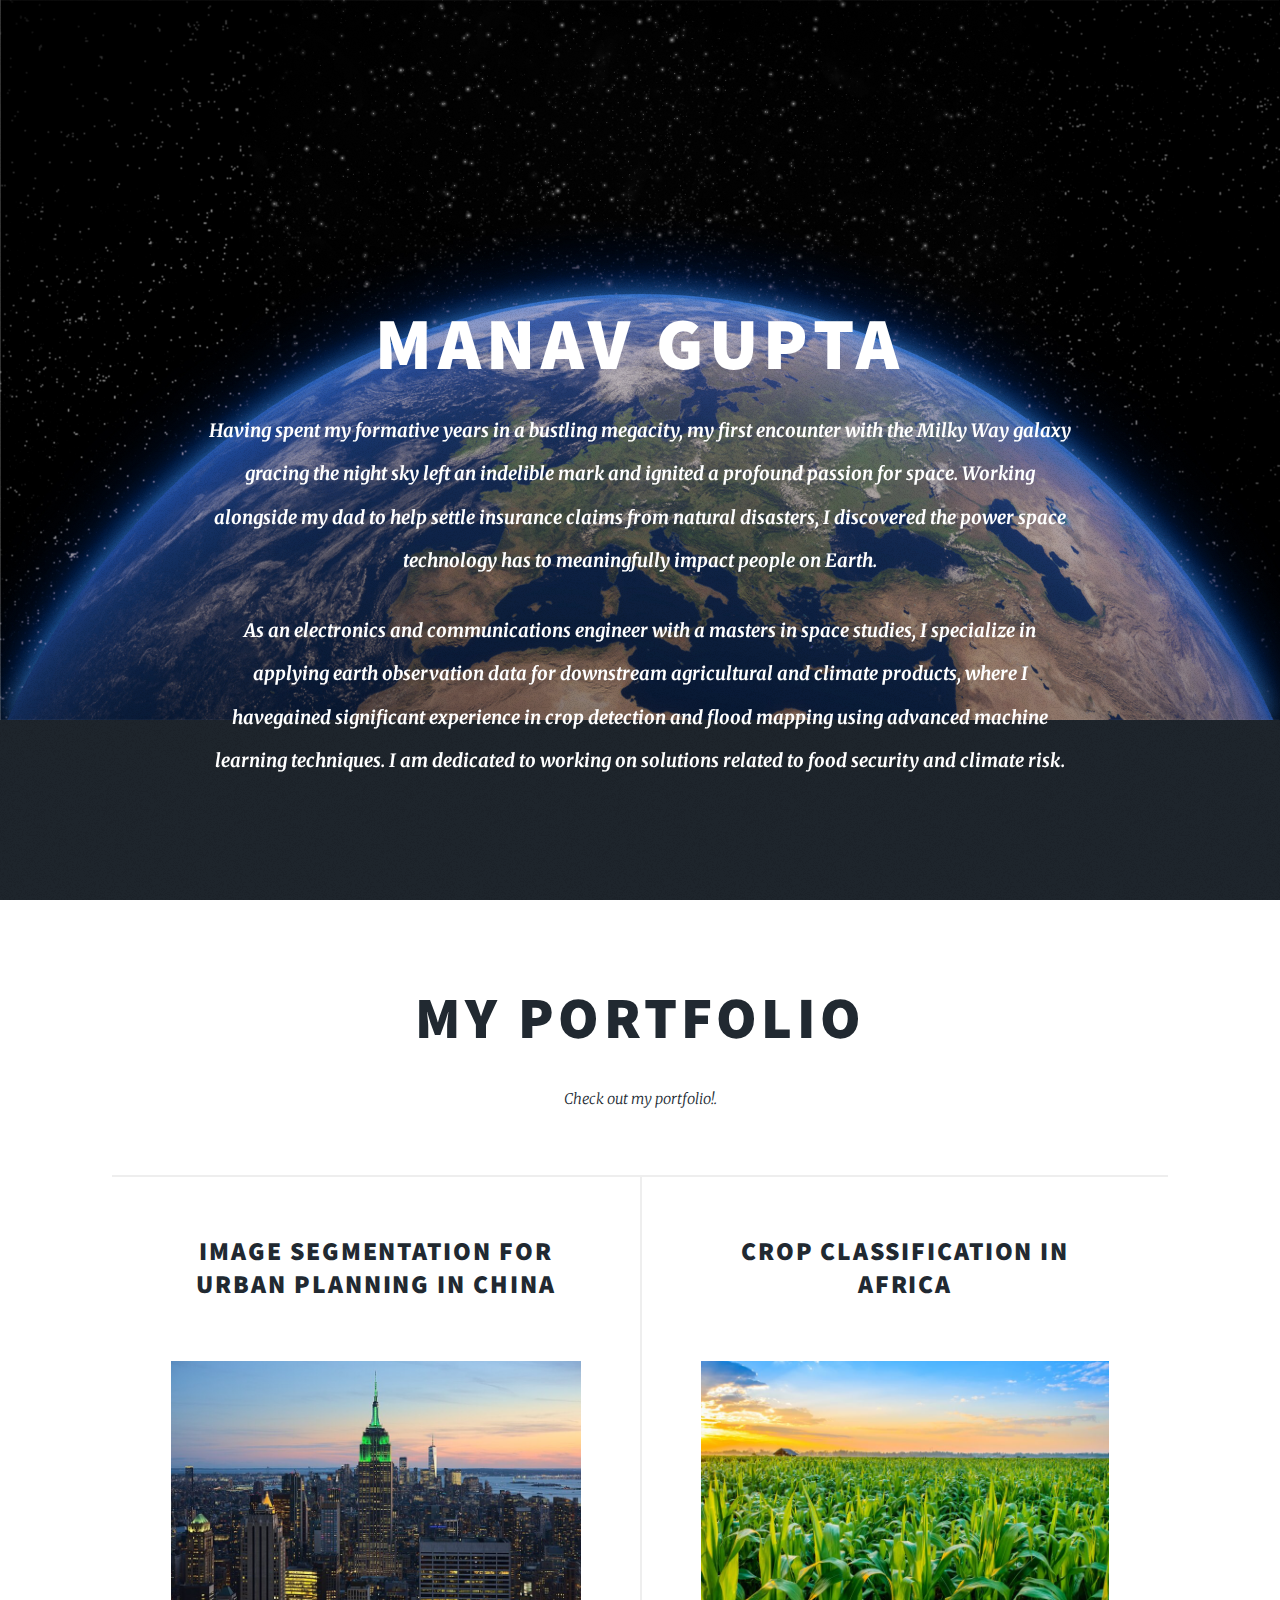
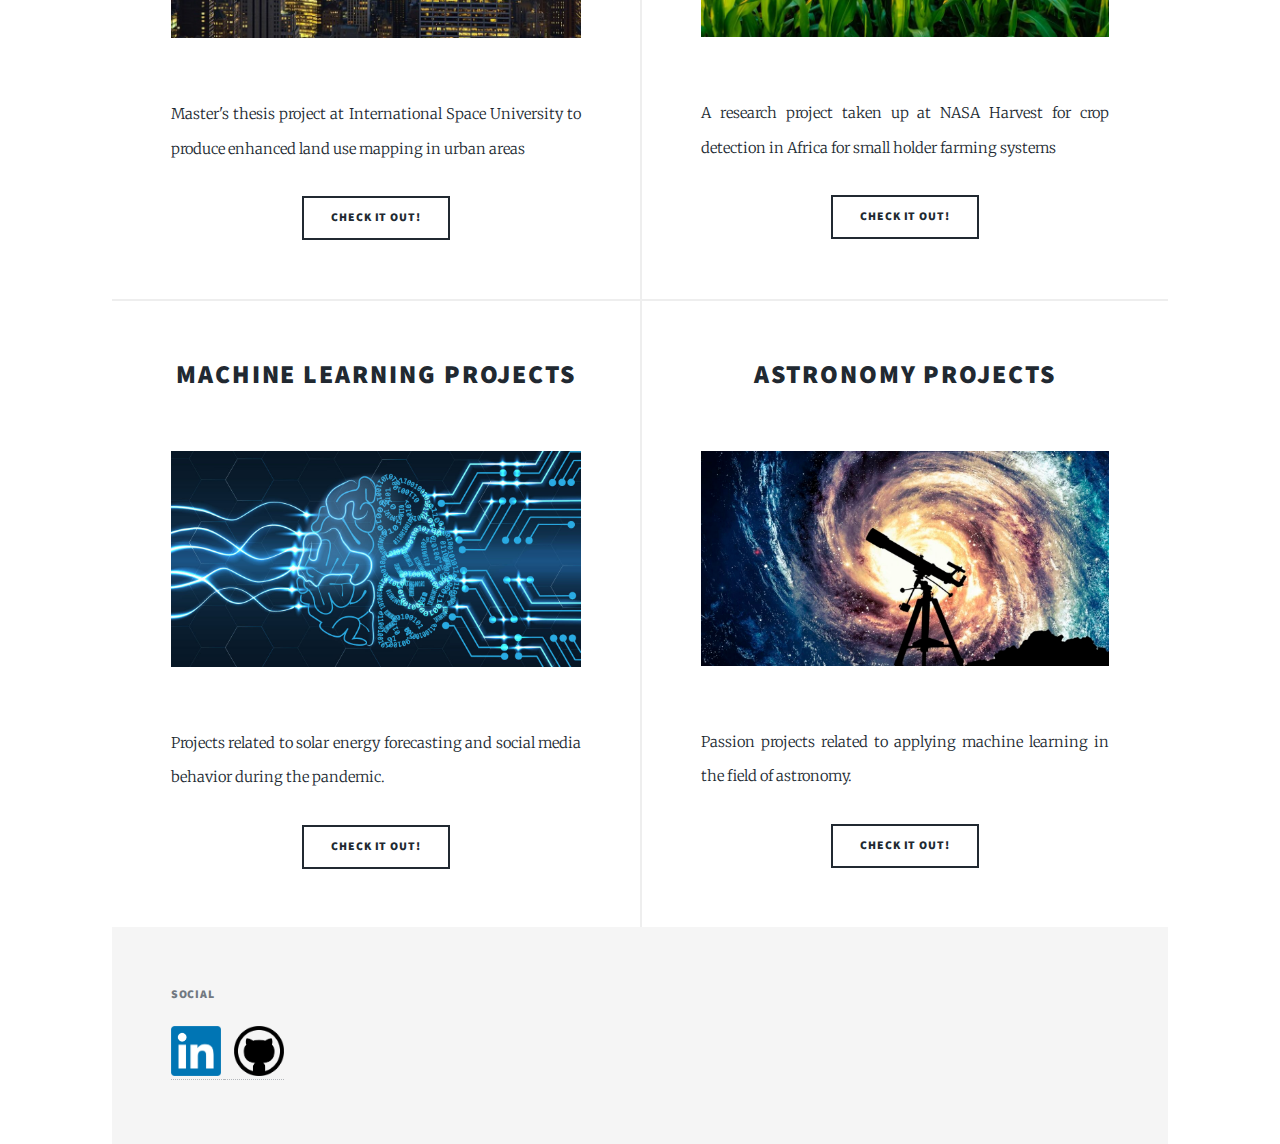
==== commit ec9c0ea3: "Update index.html" ====
--- a/index.html
+++ b/index.html
@@ -29,7 +29,7 @@
 				<!-- Intro -->
 					<div id="intro">
 						<h1>Manav Gupta</h1>
-						<p>I believe that I excel when my work holds the promise of creating a positive impact on the world. An unhealthy obsession with space and innovative technologies like machine learning led me to a fortitous amalgamation of these interests: earth observation.</a></p>
+						<p>Having spent my formative years in a bustling megacity, my first encounter with the Milky Way galaxy gracing the night sky left an indelible mark and ignited a profound passion for space. Working alongside my dad to help settle insurance claims from natural disasters, I discovered the power space technology has to meaningfully impact people on Earth.</a></p>
 						<p>As an electronics and communications engineer with a masters in space studies, I specialize in applying earth observation data for downstream agricultural and climate products, where I havegained significant experience in crop detection and flood mapping using advanced machine learning techniques. I am dedicated to working on solutions related to food security and climate risk.</p>
 					</div>
 
@@ -47,7 +47,7 @@
 							<article class="post featured">
 								<header class="major">
 									<h2>My portfolio</a></h2>
-									<p>These are some of the projects I have completed in the past related to machine learning and remote sensing.</p>
+									<p>Check out my portfolio!.</p>
 								</header>
 							</article>
 
@@ -56,7 +56,7 @@
 								<article>
 									<header>
 
-										<h2>Image segmentation for urban planning in China</a></h2>
+										<h2>Image segmentation for urban planning in China</h2>
 
 									</header>
 									<a class="image main"><img src="images/city.jpg" alt="" /></a>
@@ -67,35 +67,33 @@
 								</article>										
 								<article>
 									<header>
-										<h2><a href="project 2.html">Crop Classification in Africa</a></h2>
+										<h2>Crop Classification in Africa</a></h2>
 									</header>
 									<a class="image main"><img src="images/crops.jpg" alt="" /></a>
 									<p>A research project taken up at NASA Harvest for crop detection in Africa for small holder farming systems</p>
 									<ul class="actions special">
-										<li><a href="project 2.html" class="button">Check it out!</a></li>
+										<li><a href="Project 2.html" class="button">Check it out!</a></li>
 									</ul>
 								</article>
 								<article>
 									<header>
-										<h2><a href="project 3.html">Machine Learning projects</a></h2>
+										<h2>Machine Learning projects</h2>
 									</header>
-									<a href="project 3.html" class="image main"><img src="images/ai.jpg" alt="" /></a>
+									<a class="image main"><img src="images/ai.jpg" alt="" /></a>
 									<p>Projects related to solar energy forecasting and social media behavior during the pandemic. </p>
 									<ul class="actions special">
-										<li><a href="project 3.html" class="button">Check it out!</a></li>
+										<li><a href="Project 3.html" class="button">Check it out!</a></li>
 									</ul>
 								</article>
 								<article>
 									<header>
-										<h2><a href="project 4.html">Astronomy projects                                                      
-
-
-										</a></h2>
+										<h2>Astronomy projects                                                    
+									</h2>
 									</header>
-									<a href="project 4.html" class="image main"><img src="images/astronomy.jpg" alt="" /></a>
+									<a class="image main"><img src="images/astronomy.jpg" alt="" /></a>
 									<p>Passion projects related to applying machine learning in the field of astronomy.</p>
 									<ul class="actions special">
-										<li><a href="project 4.html" class="button">Check it out!</a></li>
+										<li><a href="Project 4.html" class="button">Check it out!</a></li>
 									</ul>
 								</article>
 								
@@ -138,4 +136,4 @@
 			<script src="assets/js/main.js"></script>
 
 	</body>
-</html>+</html>
